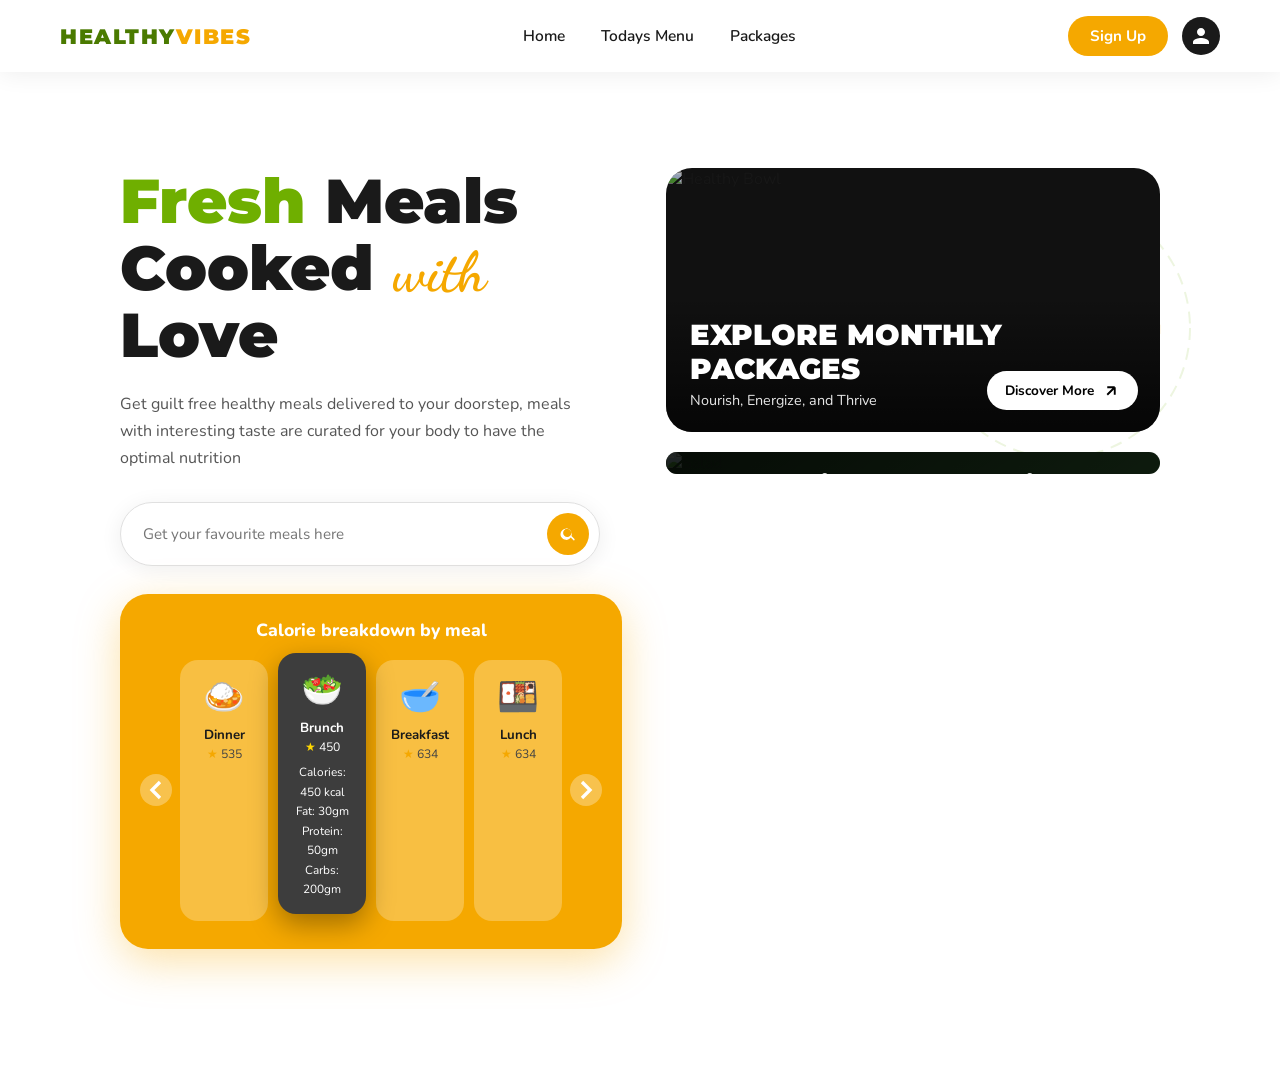
==== healthyvibes.html @ de0ec128 "Add files via upload" ====
<!DOCTYPE html>
<html lang="en">
<head>
<meta charset="UTF-8">
<meta name="viewport" content="width=device-width, initial-scale=1.0">
<title>HealthyVibes – Fresh Meals Cooked with Love</title>
<link href="https://fonts.googleapis.com/css2?family=Montserrat:ital,wght@0,700;0,800;0,900;1,700&family=Nunito:wght@400;600;700;800&family=Dancing+Script:wght@700&display=swap" rel="stylesheet">
<style>
:root{
  --yellow:#F5A800; --yellow-glow:rgba(245,168,0,.35);
  --green:#4A7A00;  --green-light:#6FAF00; --green-glow:rgba(111,175,0,.3);
  --dark:#1A1A1A;   --cream:#FAFAF2; --gray-bg:#3D3D3D;
  --white:#fff;
}
*{margin:0;padding:0;box-sizing:border-box;}
html{scroll-behavior:smooth;}
body{font-family:'Nunito',sans-serif;background:#fff;color:var(--dark);overflow-x:hidden;}

/* ══════════════════════════════
   FLOATING PRODUCE PARTICLES
══════════════════════════════ */
#particles{position:fixed;inset:0;pointer-events:none;z-index:0;overflow:hidden;}
.particle{
  position:absolute;opacity:0;
  animation:floatUp linear infinite;
  will-change:transform,opacity;
  user-select:none;
}
@keyframes floatUp{
  0%  {opacity:0;  transform:translateY(110vh) rotate(0deg) scale(.6);}
  8%  {opacity:.16;}
  88% {opacity:.13;}
  100%{opacity:0;  transform:translateY(-10vh) rotate(380deg) scale(1.1);}
}

/* ══════════════════════════════
   LEAF CURSOR TRAIL
══════════════════════════════ */
.leaf-trail{
  position:fixed;pointer-events:none;z-index:9999;
  font-size:1rem;line-height:1;
  animation:leafFade .75s ease forwards;
}
@keyframes leafFade{
  0%  {opacity:.9;transform:translateY(0) rotate(0) scale(1);}
  100%{opacity:0; transform:translateY(-30px) rotate(50deg) scale(.3);}
}

/* ══════════════════════════════
   NAV
══════════════════════════════ */
nav{
  display:flex;align-items:center;justify-content:space-between;
  padding:16px 60px;position:sticky;top:0;z-index:300;
  background:rgba(255,255,255,.92);backdrop-filter:blur(14px);
  box-shadow:0 2px 24px rgba(0,0,0,.07);
  animation:navDrop .7s cubic-bezier(.22,1,.36,1) both;
}
@keyframes navDrop{from{transform:translateY(-80px);opacity:0}to{transform:translateY(0);opacity:1}}

.logo{
  font-family:'Montserrat',sans-serif;font-weight:900;font-size:1.3rem;
  letter-spacing:1.5px;cursor:pointer;transition:transform .2s;
}
.logo:hover{transform:scale(1.05);}
.logo .l1{color:var(--green);}
.logo .l2{color:var(--yellow);}

.nav-links{display:flex;gap:36px;list-style:none;}
.nav-links a{
  text-decoration:none;color:var(--dark);font-weight:600;font-size:.97rem;cursor:pointer;
  position:relative;transition:color .2s;
}
.nav-links a::after{
  content:'';position:absolute;bottom:-3px;left:50%;width:0;height:2.5px;
  background:var(--green-light);border-radius:2px;
  transition:width .25s,left .25s;
}
.nav-links a:hover{color:var(--green);}
.nav-links a:hover::after{width:100%;left:0;}

.nav-right{display:flex;align-items:center;gap:14px;}
.nav-username{font-weight:700;color:var(--green);font-size:.95rem;display:none;
  animation:popIn .45s cubic-bezier(.34,1.56,.64,1);}
@keyframes popIn{from{transform:scale(0);opacity:0}to{transform:scale(1);opacity:1}}

.btn-signup{
  background:var(--yellow);color:#fff;border:none;padding:10px 22px;
  border-radius:50px;font-weight:700;font-size:.95rem;cursor:pointer;
  font-family:'Nunito',sans-serif;
  transition:background .2s,transform .15s,box-shadow .2s;
}
.btn-signup:hover{
  background:#d48f00;transform:translateY(-2px);
  box-shadow:0 6px 20px var(--yellow-glow);
}
.user-icon{
  width:38px;height:38px;border-radius:50%;background:var(--dark);
  display:flex;align-items:center;justify-content:center;cursor:pointer;
  transition:transform .2s,box-shadow .2s;
}
.user-icon:hover{transform:scale(1.1);box-shadow:0 4px 14px rgba(0,0,0,.25);}
.user-icon svg{fill:#fff;width:20px;height:20px;}

/* ══════════════════════════════
   PAGES
══════════════════════════════ */
.page{display:none;position:relative;z-index:1;}
.page.active{display:block;}
.page-enter{animation:pageReveal .55s cubic-bezier(.22,1,.36,1) both;}
@keyframes pageReveal{from{opacity:0;transform:translateY(22px)}to{opacity:1;transform:translateY(0)}}

/* ══════════════════════════════
   HOME  — HERO
══════════════════════════════ */
#home{padding:48px 60px 70px;}
.home-grid{display:grid;grid-template-columns:1fr 1fr;gap:44px;align-items:start;}

/* ── Montserrat hero title ── */
.hero-left h1{
  font-family:'Montserrat',sans-serif;
  font-size:3.85rem;line-height:1.08;font-weight:900;
  opacity:0;
  animation:heroIn .95s cubic-bezier(.22,1,.36,1) .15s both;
}
@keyframes heroIn{
  from{opacity:0;transform:translateY(48px) skewY(3deg);}
  to  {opacity:1;transform:translateY(0) skewY(0);}
}
.hero-left h1 .word-fresh{
  color:var(--green-light);display:inline-block;
  animation:freshPop 1.1s cubic-bezier(.34,1.56,.64,1) .42s both;
}
@keyframes freshPop{
  from{opacity:0;transform:scale(.6) rotate(-6deg);}
  to  {opacity:1;transform:scale(1) rotate(0);}
}
/* "with" in Dancing Script cursive for the handwritten touch */
.hero-left h1 .word-with{
  font-family:'Dancing Script',cursive;font-weight:700;
  color:var(--yellow);font-size:3.5rem;display:inline-block;
  animation:scriptSlide .9s ease .7s both;
}
@keyframes scriptSlide{
  from{opacity:0;transform:translateX(-24px) rotate(-3deg);}
  to  {opacity:1;transform:translateX(0) rotate(0);}
}

.hero-tagline{
  color:#555;font-size:1rem;line-height:1.7;margin:22px 0 30px;max-width:480px;
  opacity:0;animation:fadeUp .8s ease .85s both;
}
@keyframes fadeUp{from{opacity:0;transform:translateY(20px)}to{opacity:1;transform:translateY(0)}}

/* ── SEARCH ── */
.search-wrap{
  position:relative;max-width:480px;
  opacity:0;animation:fadeUp .8s ease 1.05s both;
}
.search-bar{
  display:flex;align-items:center;border:1.5px solid #e0e0e0;border-radius:50px;
  padding:10px 10px 10px 22px;background:#fff;
  box-shadow:0 4px 22px rgba(0,0,0,.07);
  transition:box-shadow .25s,border-color .25s;
}
.search-bar:focus-within{
  border-color:var(--yellow);
  box-shadow:0 4px 28px var(--yellow-glow);
}
.search-bar input{flex:1;border:none;outline:none;font-size:.95rem;font-family:'Nunito',sans-serif;}
.search-btn{
  width:42px;height:42px;border-radius:50%;background:var(--yellow);border:none;
  cursor:pointer;display:flex;align-items:center;justify-content:center;
  transition:transform .15s,background .2s;
}
.search-btn:hover{background:#d48f00;transform:scale(1.09);}
.search-btn svg{fill:#fff;width:18px;height:18px;}

.search-dropdown{
  display:none;position:absolute;top:calc(100% + 8px);left:0;right:0;
  background:#fff;border-radius:18px;box-shadow:0 10px 40px rgba(0,0,0,.14);
  z-index:60;overflow:hidden;max-height:340px;overflow-y:auto;
}
.search-dropdown.open{display:block;animation:dropIn .22s ease;}
@keyframes dropIn{from{opacity:0;transform:translateY(-8px)}to{opacity:1;transform:translateY(0)}}
.search-group-title{
  padding:10px 18px 4px;font-size:.72rem;font-weight:800;
  color:var(--yellow);text-transform:uppercase;letter-spacing:.6px;background:#FFFBF0;
}
.search-item{
  display:flex;align-items:center;gap:12px;padding:11px 18px;cursor:pointer;
  transition:background .14s;
}
.search-item:hover{background:#FFF8EC;}
.si-emoji{font-size:1.5rem;}
.si-name{font-weight:700;font-size:.9rem;}
.si-meta{font-size:.74rem;color:#bbb;}
.si-badge{padding:3px 10px;border-radius:20px;font-size:.7rem;font-weight:700;margin-left:auto;flex-shrink:0;}
.si-badge.veg{background:#E8F5E9;color:var(--green);}
.si-badge.nonveg{background:#FFEBEE;color:#c0392b;}
.no-result{padding:20px;text-align:center;color:#ccc;font-size:.9rem;}

/* ── CALORIE SECTION ── */
.calorie-section{
  background:var(--yellow);border-radius:28px;padding:24px 20px 28px;
  margin-top:28px;max-width:520px;position:relative;overflow:hidden;
  box-shadow:0 12px 44px var(--yellow-glow);
  opacity:0;animation:fadeUp .8s ease 1.2s both;
}
/* Shimmer sweep */
.calorie-section::before{
  content:'';position:absolute;top:-60%;left:-70%;width:70px;height:320%;
  background:rgba(255,255,255,.22);transform:skewX(-18deg);
  animation:shimmer 4s ease-in-out 2.5s infinite;
}
@keyframes shimmer{0%,100%{left:-70%}50%{left:130%}}

.calorie-section h3{color:#fff;font-weight:800;font-size:1.1rem;text-align:center;margin-bottom:18px;}
.meal-carousel{display:flex;align-items:center;gap:8px;}
.carousel-btn{
  width:32px;height:32px;border-radius:50%;background:rgba(255,255,255,.3);
  border:none;cursor:pointer;display:flex;align-items:center;justify-content:center;
  flex-shrink:0;transition:background .2s,transform .15s;
}
.carousel-btn:hover{background:rgba(255,255,255,.5);transform:scale(1.1);}
.meal-cards{display:flex;gap:10px;flex:1;justify-content:center;}
.meal-card{
  background:rgba(255,255,255,.26);border-radius:18px;padding:14px 12px;
  text-align:center;cursor:pointer;flex:1;min-width:88px;
  transition:all .32s cubic-bezier(.34,1.56,.64,1);
}
.meal-card:hover{transform:translateY(-5px);}
.meal-card.active{
  background:var(--gray-bg);
  transform:translateY(-7px);
  box-shadow:0 10px 28px rgba(0,0,0,.35);
}
.meal-card .meal-emoji{
  font-size:2.1rem;margin-bottom:6px;display:block;
  transition:transform .3s;
}
.meal-card.active .meal-emoji{animation:emojiPop .5s cubic-bezier(.34,1.56,.64,1);}
@keyframes emojiPop{
  0%  {transform:scale(1);}
  40% {transform:scale(1.35) rotate(-10deg);}
  100%{transform:scale(1) rotate(0);}
}
.meal-card .meal-name{font-weight:700;font-size:.83rem;}
.meal-card:not(.active) .meal-name{color:#1A1A1A;}
.meal-card.active .meal-name{color:#fff;}
.meal-card .meal-cal{font-size:.76rem;margin-top:2px;}
.meal-card:not(.active) .meal-cal{color:#444;}
.meal-card.active .meal-cal{color:#fff;}
.meal-details{margin-top:8px;font-size:.74rem;color:#fff;line-height:1.65;display:none;}
.meal-card.active .meal-details{display:block;animation:fadeIn .3s ease;}
@keyframes fadeIn{from{opacity:0}to{opacity:1}}
.star{color:var(--yellow);}
.meal-card.active .star{color:#FFD700;}

/* ── HERO RIGHT ── */
.hero-right{
  display:flex;flex-direction:column;gap:20px;
  opacity:0;animation:slideRight .9s cubic-bezier(.22,1,.36,1) .3s both;
}
@keyframes slideRight{from{opacity:0;transform:translateX(55px)}to{opacity:1;transform:translateX(0)}}

.promo-card{
  border-radius:26px;overflow:hidden;position:relative;
  cursor:pointer;height:264px;background:#111;
  transition:transform .35s cubic-bezier(.22,1,.36,1),box-shadow .35s;
}
.promo-card:hover{transform:translateY(-5px) scale(1.012);box-shadow:0 22px 54px rgba(0,0,0,.22);}
.promo-card img{
  width:100%;height:100%;object-fit:cover;opacity:.72;
  transition:opacity .45s,transform .55s;
}
.promo-card:hover img{opacity:.88;transform:scale(1.05);}
.promo-overlay{
  position:absolute;bottom:0;left:0;right:0;padding:22px 24px;
  background:linear-gradient(transparent,rgba(0,0,0,.68));
}
.promo-overlay h2{
  color:#fff;font-family:'Montserrat',sans-serif;
  font-size:1.8rem;line-height:1.18;font-weight:900;
}
.promo-overlay p{color:rgba(255,255,255,.9);font-size:.9rem;margin-top:4px;}
.discover-btn{
  position:absolute;bottom:22px;right:22px;
  background:#fff;border:none;border-radius:50px;padding:10px 18px;
  font-weight:700;font-size:.85rem;cursor:pointer;
  display:flex;align-items:center;gap:8px;
  font-family:'Nunito',sans-serif;
  transition:background .2s,transform .2s,box-shadow .2s,color .2s;
}
.discover-btn:hover{
  background:var(--yellow);color:#fff;
  transform:translateY(-2px);box-shadow:0 8px 22px var(--yellow-glow);
}
.discover-btn svg{width:18px;height:18px;transition:transform .2s;}
.discover-btn:hover svg{transform:translate(3px,-3px);}

/* ── STATS + RATINGS ── */
.stats-card{border-radius:26px;overflow:hidden;position:relative;background:#112211;}
.stats-card img{width:100%;height:215px;object-fit:cover;opacity:.38;transition:transform 9s ease;}
.stats-card:hover img{transform:scale(1.07);}
.stats-overlay{
  position:absolute;inset:0;padding:18px 22px;
  background:linear-gradient(145deg,rgba(0,0,0,.68),rgba(0,0,0,.2));
}
.stats-overlay h2{
  color:#fff;font-family:'Montserrat',sans-serif;
  font-size:1.45rem;font-weight:900;line-height:1.28;margin-bottom:14px;
}
/* animated counter highlight */
.stats-overlay h2 span{
  color:var(--yellow);
  animation:pulse-num 2.5s ease-in-out infinite;
}
@keyframes pulse-num{0%,100%{text-shadow:0 0 0 transparent}50%{text-shadow:0 0 14px var(--yellow-glow)}}

.ratings-list{display:flex;flex-direction:column;gap:9px;}
.rating-row{
  display:flex;align-items:center;gap:10px;
  opacity:0;transform:translateX(-18px);
  transition:opacity .5s,transform .5s;
}
.rating-row.visible{opacity:1;transform:translateX(0);}
.rating-avatar{
  width:32px;height:32px;border-radius:50%;
  display:flex;align-items:center;justify-content:center;
  font-size:.85rem;font-weight:700;color:#fff;
  border:2px solid rgba(255,255,255,.38);flex-shrink:0;
}
.rating-text{flex:1;}
.rating-name{color:#fff;font-size:.78rem;font-weight:700;line-height:1.1;}
.rating-comment{color:rgba(255,255,255,.8);font-size:.7rem;line-height:1.28;}
.rating-stars{
  color:#FFD700;font-size:.74rem;flex-shrink:0;
  animation:starGlow 2s ease-in-out infinite;
}
@keyframes starGlow{0%,100%{filter:brightness(1)}50%{filter:brightness(1.5) drop-shadow(0 0 4px #FFD700)}}

/* ══════════════════════════════
   SCROLL REVEAL
══════════════════════════════ */
.reveal{opacity:0;transform:translateY(40px);transition:opacity .65s ease,transform .65s ease;}
.reveal.visible{opacity:1;transform:translateY(0);}

/* ══════════════════════════════
   TODAY'S MENU
══════════════════════════════ */
#menu{padding:52px 60px;}
#menu h1{
  font-family:'Montserrat',sans-serif;font-size:2.9rem;font-weight:900;
  text-align:center;margin-bottom:44px;
}
.menu-grid{display:grid;grid-template-columns:repeat(4,1fr);gap:24px;}
.menu-card{
  background:var(--yellow);border-radius:28px;padding:28px 20px 26px;text-align:center;
  box-shadow:0 8px 28px var(--yellow-glow);
  transition:transform .32s cubic-bezier(.34,1.56,.64,1),box-shadow .32s;
}
.menu-card:hover{transform:translateY(-10px) rotate(.6deg);box-shadow:0 20px 44px rgba(245,168,0,.4);}
.menu-card h3{color:#fff;font-family:'Montserrat',sans-serif;font-size:1.25rem;font-weight:800;margin-bottom:16px;}
.food-type{display:flex;align-items:center;justify-content:center;gap:6px;margin:10px 0 4px;}
.food-type.veg{color:var(--green-light);font-weight:700;font-size:.9rem;}
.food-type.nonveg{color:#c0392b;font-weight:700;font-size:.9rem;}
.food-name{font-weight:800;font-size:.93rem;color:#1A1A1A;margin:4px 0 12px;}

/* ══════════════════════════════
   PACKAGES
══════════════════════════════ */
#packages{padding:52px 60px;}
#packages>h1{
  font-family:'Montserrat',sans-serif;font-size:2.9rem;font-weight:900;
  text-align:center;margin-bottom:44px;
}
.pkg-grid{display:grid;grid-template-columns:1fr 1fr;gap:30px;max-width:900px;margin:0 auto;}
.pkg-card{
  background:#FAFAE8;border-radius:28px;padding:36px 32px;
  transition:transform .3s,box-shadow .3s;
}
.pkg-card:hover{transform:translateY(-7px);box-shadow:0 22px 52px var(--green-glow);}
.pkg-card h2{color:var(--green);font-family:'Montserrat',sans-serif;font-size:2.4rem;font-weight:900;text-align:center;margin-bottom:20px;}
.pkg-card ul{list-style:disc;padding-left:20px;color:#444;line-height:1.9;font-size:.92rem;}
.btn-buy{
  display:block;width:100%;margin-top:24px;background:var(--green);color:#fff;border:none;
  border-radius:50px;padding:14px;font-size:1rem;font-weight:700;cursor:pointer;
  font-family:'Nunito',sans-serif;
  transition:background .2s,transform .15s,box-shadow .2s;
}
.btn-buy:hover{background:#2f5500;transform:translateY(-2px);box-shadow:0 8px 24px var(--green-glow);}
.pkg-tagline{
  text-align:center;font-size:1.18rem;font-weight:700;color:var(--dark);
  margin-top:38px;max-width:800px;margin-left:auto;margin-right:auto;line-height:1.55;
}

/* ══════════════════════════════
   MODALS
══════════════════════════════ */
.modal-overlay{
  display:none;position:fixed;inset:0;background:rgba(0,0,0,.52);
  z-index:999;align-items:center;justify-content:center;backdrop-filter:blur(5px);
}
.modal-overlay.open{display:flex;}
.modal{
  background:#fff;border-radius:26px;padding:42px;max-width:780px;width:92%;
  max-height:88vh;overflow-y:auto;position:relative;
  animation:modalIn .38s cubic-bezier(.22,1,.36,1);
}
@keyframes modalIn{
  from{opacity:0;transform:translateY(44px) scale(.95);}
  to  {opacity:1;transform:translateY(0) scale(1);}
}
.modal-close{
  position:absolute;top:16px;right:20px;background:none;border:none;
  font-size:1.6rem;cursor:pointer;color:#bbb;line-height:1;
  transition:color .2s,transform .25s;
}
.modal-close:hover{color:#333;transform:rotate(90deg);}
.modal h2{font-family:'Montserrat',sans-serif;font-size:2rem;font-weight:900;margin-bottom:6px;}
.modal p.sub{color:#777;margin-bottom:28px;}
.modal-meals{display:grid;grid-template-columns:1fr 1fr;gap:20px;}
.modal-meal-card{
  background:var(--cream);border-radius:18px;padding:20px 22px;
  transition:transform .26s;
}
.modal-meal-card:hover{transform:translateY(-4px);}
.modal-meal-card h4{font-size:1rem;font-weight:800;margin-bottom:12px;}
.modal-meal-item{display:flex;align-items:center;gap:10px;margin:8px 0;}
.badge{padding:3px 10px;border-radius:20px;font-size:.72rem;font-weight:700;}
.badge.veg{background:#E8F5E9;color:var(--green);}
.badge.nonveg{background:#FFEBEE;color:#c0392b;}
.modal-meal-item .name{font-size:.88rem;font-weight:600;}

/* ── AUTH MODAL ── */
#authModal .modal{max-width:430px;padding:40px 38px;}
.auth-tabs{display:flex;margin-bottom:28px;border-radius:14px;overflow:hidden;border:1.5px solid #eee;}
.auth-tab{
  flex:1;padding:12px;text-align:center;font-weight:700;font-size:.95rem;cursor:pointer;
  background:#F7F7F7;color:#aaa;border:none;
  font-family:'Nunito',sans-serif;transition:all .25s;
}
.auth-tab.active{background:var(--yellow);color:#fff;}
.auth-form{display:none;}
.auth-form.active{display:block;animation:fadeUp .3s ease;}
.auth-form h3{font-family:'Montserrat',sans-serif;font-size:1.45rem;font-weight:900;margin-bottom:4px;}
.auth-form .hint{color:#888;font-size:.86rem;margin-bottom:20px;}
.field{margin-bottom:14px;}
.field label{display:block;font-weight:700;font-size:.83rem;margin-bottom:5px;color:#444;}
.field input{
  width:100%;border:1.5px solid #ddd;border-radius:12px;padding:11px 16px;
  font-size:.93rem;font-family:'Nunito',sans-serif;outline:none;
  transition:border .2s,box-shadow .2s;
}
.field input:focus{border-color:var(--yellow);box-shadow:0 0 0 3px rgba(245,168,0,.12);}
.btn-auth{
  width:100%;background:var(--yellow);color:#fff;border:none;border-radius:50px;
  padding:13px;font-size:1rem;font-weight:700;cursor:pointer;
  font-family:'Nunito',sans-serif;
  transition:background .2s,transform .15s,box-shadow .2s;margin-top:4px;
}
.btn-auth:hover{background:#d48f00;transform:translateY(-2px);box-shadow:0 6px 20px var(--yellow-glow);}
.auth-msg{font-size:.84rem;margin-top:10px;text-align:center;min-height:18px;}
.auth-msg.success{color:var(--green);}
.auth-msg.error{color:#c0392b;}
.switch-link{text-align:center;margin-top:12px;font-size:.84rem;color:#aaa;}
.switch-link span{color:var(--yellow);font-weight:700;cursor:pointer;}
.switch-link span:hover{text-decoration:underline;}

/* ══════════════════════════════
   NUTRIENT ORBIT ANIMATION
   (decorative spinning ring on hero)
══════════════════════════════ */
.nutrient-ring{
  position:absolute;right:-40px;top:20px;
  width:280px;height:280px;pointer-events:none;z-index:0;
  opacity:.12;
  animation:ringRotate 20s linear infinite;
}
@keyframes ringRotate{from{transform:rotate(0)}to{transform:rotate(360deg)}}
.hero-right{position:relative;}

/* ══════════════════════════════
   HEARTBEAT PULSE on calorie box
══════════════════════════════ */
@keyframes heartbeat{
  0%,100%{transform:scale(1);}
  14%    {transform:scale(1.04);}
  28%    {transform:scale(.98);}
  42%    {transform:scale(1.05);}
  70%    {transform:scale(.99);}
}
.calorie-section{animation:fadeUp .8s ease 1.2s both, heartbeat 4s ease 3s infinite;}

/* ══════════════════════════════
   VEGGIE TRAIL on search focus
══════════════════════════════ */
.veggie-burst{
  position:fixed;pointer-events:none;z-index:9998;font-size:1.2rem;
  animation:burstFade .6s ease forwards;
}
@keyframes burstFade{
  0%  {opacity:1;transform:translateY(0) scale(1);}
  100%{opacity:0;transform:translateY(-40px) scale(.2);}
}
</style>
</head>
<body>

<!-- FLOATING PRODUCE BG -->
<div id="particles"></div>

<!-- ════ NAV ════ -->
<nav>
  <div class="logo" onclick="showPage('home')">
    <span class="l1">HEALTHY</span><span class="l2">VIBES</span>
  </div>
  <ul class="nav-links">
    <li><a onclick="showPage('home')">Home</a></li>
    <li><a onclick="showPage('menu')">Todays Menu</a></li>
    <li><a onclick="showPage('packages')">Packages</a></li>
  </ul>
  <div class="nav-right">
    <span class="nav-username" id="navUsername"></span>
    <button class="btn-signup" id="navSignupBtn" onclick="openAuth('signup')">Sign Up</button>
    <div class="user-icon" onclick="openAuth('login')">
      <svg viewBox="0 0 24 24"><path d="M12 12c2.7 0 4.8-2.1 4.8-4.8S14.7 2.4 12 2.4 7.2 4.5 7.2 7.2 9.3 12 12 12zm0 2.4c-3.2 0-9.6 1.6-9.6 4.8v2.4h19.2v-2.4c0-3.2-6.4-4.8-9.6-4.8z"/></svg>
    </div>
  </div>
</nav>

<!-- ════════ HOME ════════ -->
<div id="home" class="page active">
<div style="padding:48px 60px 70px;position:relative;">
<div class="home-grid">

  <!-- LEFT -->
  <div class="hero-left">
    <!-- MONTSERRAT hero headline -->
    <h1>
      <span class="word-fresh">Fresh</span> Meals<br>
      Cooked <span class="word-with">with</span><br>
      Love
    </h1>
    <p class="hero-tagline">Get guilt free healthy meals delivered to your doorstep, meals with interesting taste are curated for your body to have the optimal nutrition</p>

    <!-- SEARCH -->
    <div class="search-wrap" id="searchWrap">
      <div class="search-bar">
        <input type="text" id="searchInput" placeholder="Get your favourite meals here"
          oninput="handleSearch()" onfocus="handleSearchFocus()" autocomplete="off">
        <button class="search-btn">
          <svg viewBox="0 0 24 24"><path d="M21 19l-4.35-4.35A7.5 7.5 0 1 0 15.65 16.65L20 21l1-2zm-10-3a5.5 5.5 0 1 1 0-11 5.5 5.5 0 0 1 0 11z"/></svg>
        </button>
      </div>
      <div class="search-dropdown" id="searchDropdown"></div>
    </div>

    <!-- CALORIE BREAKDOWN -->
    <div class="calorie-section">
      <h3>Calorie breakdown by meal</h3>
      <div class="meal-carousel">
        <button class="carousel-btn">
          <svg viewBox="0 0 24 24" fill="none" stroke="#fff" stroke-width="2.5"><path d="M15 18l-6-6 6-6"/></svg>
        </button>
        <div class="meal-cards">
          <div class="meal-card" onclick="toggleMeal(this)">
            <span class="meal-emoji">🍛</span>
            <div class="meal-name">Dinner</div>
            <div class="meal-cal"><span class="star">★</span> 535</div>
            <div class="meal-details">Calories: 535 kcal<br>Fat: 22gm<br>Protein: 45gm<br>Carbs: 180gm</div>
          </div>
          <div class="meal-card active" onclick="toggleMeal(this)">
            <span class="meal-emoji">🥗</span>
            <div class="meal-name">Brunch</div>
            <div class="meal-cal"><span class="star">★</span> 450</div>
            <div class="meal-details">Calories: 450 kcal<br>Fat: 30gm<br>Protein: 50gm<br>Carbs: 200gm</div>
          </div>
          <div class="meal-card" onclick="toggleMeal(this)">
            <span class="meal-emoji">🥣</span>
            <div class="meal-name">Breakfast</div>
            <div class="meal-cal"><span class="star">★</span> 634</div>
            <div class="meal-details">Calories: 634 kcal<br>Fat: 18gm<br>Protein: 40gm<br>Carbs: 220gm</div>
          </div>
          <div class="meal-card" onclick="toggleMeal(this)">
            <span class="meal-emoji">🍱</span>
            <div class="meal-name">Lunch</div>
            <div class="meal-cal"><span class="star">★</span> 634</div>
            <div class="meal-details">Calories: 634 kcal<br>Fat: 25gm<br>Protein: 55gm<br>Carbs: 210gm</div>
          </div>
        </div>
        <button class="carousel-btn">
          <svg viewBox="0 0 24 24" fill="none" stroke="#fff" stroke-width="2.5"><path d="M9 18l6-6-6-6"/></svg>
        </button>
      </div>
    </div>
  </div><!-- /hero-left -->

  <!-- RIGHT -->
  <div class="hero-right">
    <!-- Spinning nutrient ring decoration -->
    <svg class="nutrient-ring" viewBox="0 0 280 280" fill="none">
      <circle cx="140" cy="140" r="130" stroke="#6FAF00" stroke-width="2" stroke-dasharray="12 8"/>
      <circle cx="140" cy="140" r="100" stroke="#F5A800" stroke-width="1.5" stroke-dasharray="6 10"/>
      <circle cx="140" cy="140" r="70"  stroke="#6FAF00" stroke-width="1" stroke-dasharray="4 12"/>
    </svg>

    <!-- Promo card -->
    <div class="promo-card">
      <img src="https://images.unsplash.com/photo-1512621776951-a57141f2eefd?w=800&auto=format&fit=crop" alt="Healthy Bowl">
      <div class="promo-overlay">
        <h2>EXPLORE MONTHLY<br>PACKAGES</h2>
        <p>Nourish, Energize, and Thrive</p>
      </div>
      <button class="discover-btn" onclick="openDiscover()">
        Discover More
        <svg viewBox="0 0 24 24" fill="none" stroke="currentColor" stroke-width="2.5"><path d="M7 17L17 7M17 7H7M17 7v10"/></svg>
      </button>
    </div>

    <!-- Stats + Ratings -->
    <div class="stats-card">
      <img src="https://images.unsplash.com/photo-1540189549336-e6e99c3679fe?w=800&auto=format&fit=crop" alt="Salad">
      <div class="stats-overlay">
        <h2><span>4,500+</span> Ratings · <span>1,000+</span> Active Customers</h2>
        <div class="ratings-list">
          <div class="rating-row">
            <div class="rating-avatar" style="background:linear-gradient(135deg,#f093fb,#f5576c);">P</div>
            <div class="rating-text">
              <div class="rating-name">Priya S. — Mumbai</div>
              <div class="rating-comment">"Lost 4kg in a month. Paneer bowl is 🔥"</div>
            </div>
            <div class="rating-stars">★★★★★</div>
          </div>
          <div class="rating-row">
            <div class="rating-avatar" style="background:linear-gradient(135deg,#4facfe,#00f2fe);">R</div>
            <div class="rating-text">
              <div class="rating-name">Rahul M. — Pune</div>
              <div class="rating-comment">"Chicken salad hits different every time!"</div>
            </div>
            <div class="rating-stars">★★★★★</div>
          </div>
          <div class="rating-row">
            <div class="rating-avatar" style="background:linear-gradient(135deg,#43e97b,#38f9d7);">A</div>
            <div class="rating-text">
              <div class="rating-name">Ananya K. — Bangalore</div>
              <div class="rating-comment">"Best subscription I've ever taken!"</div>
            </div>
            <div class="rating-stars">★★★★☆</div>
          </div>
        </div>
      </div>
    </div>
  </div><!-- /hero-right -->

</div>
</div>
</div><!-- /home -->

<!-- ════════ MENU ════════ -->
<div id="menu" class="page">
<div style="padding:52px 60px;">
  <h1 style="font-family:'Montserrat',sans-serif;font-size:2.9rem;font-weight:900;text-align:center;margin-bottom:44px;">Today's Menu</h1>
  <div class="menu-grid">
    <div class="menu-card reveal">
      <h3>Breakfast</h3>
      <div class="food-type veg">🥬 VEG</div><div class="food-name">High Protein Muesli</div>
      <div class="food-type nonveg">🍗 NON-VEG</div><div class="food-name">Chicken Egg White Scramble</div>
    </div>
    <div class="menu-card reveal" style="transition-delay:.1s">
      <h3>Brunch</h3>
      <div class="food-type veg">🥬 VEG</div><div class="food-name">Paneer Veggie Bowl</div>
      <div class="food-type nonveg">🍗 NON-VEG</div><div class="food-name">High Protein Chicken Salad</div>
    </div>
    <div class="menu-card reveal" style="transition-delay:.2s">
      <h3>Lunch</h3>
      <div class="food-type veg">🥬 VEG</div><div class="food-name">Grilled Paneer + Brown Rice</div>
      <div class="food-type nonveg">🍗 NON-VEG</div><div class="food-name">Flame-Grilled Chicken + Brown Rice</div>
    </div>
    <div class="menu-card reveal" style="transition-delay:.3s">
      <h3>Dinner</h3>
      <div class="food-type veg">🥬 VEG</div><div class="food-name">Multigrain Roti + Seasonal Sabzi</div>
      <div class="food-type nonveg">🍗 NON-VEG</div><div class="food-name">Grilled Chicken + Multigrain Roti</div>
    </div>
  </div>
</div>
</div>

<!-- ════════ PACKAGES ════════ -->
<div id="packages" class="page">
<div style="padding:52px 60px;">
  <h1 style="font-family:'Montserrat',sans-serif;font-size:2.9rem;font-weight:900;text-align:center;margin-bottom:44px;">Packages</h1>
  <div class="pkg-grid">
    <div class="pkg-card reveal">
      <h2>VEG</h2>
      <ul>
        <li>Flame-Grilled Paneer Breast (Lean Protein)</li>
        <li>Steamed Seasonal Vegetables (Fiber-Rich)</li>
        <li>Brown Rice &amp; Multigrain Roti (Complex Carbohydrates)</li>
        <li>Fresh Garden Salad (Micro-Nutrients)</li>
        <li>Probiotic Greek Yogurt (Healthy Fats/Dairy)</li>
        <li>Price: 9500/- Monthly Subscription</li>
        <li>Included Meals: Breakfast + Lunch + Dinner</li>
        <li>Nutrition: 40-50 Gm Protein Per Meal</li>
      </ul>
      <button class="btn-buy">BUY NOW</button>
    </div>
    <div class="pkg-card reveal" style="transition-delay:.15s">
      <h2>NONVEG</h2>
      <ul>
        <li>Flame-Grilled Chicken Breast (Lean Protein)</li>
        <li>Steamed Seasonal Vegetables (Fiber-Rich)</li>
        <li>Brown Rice &amp; Multigrain Roti (Complex Carbohydrates)</li>
        <li>Fresh Garden Salad (Micro-Nutrients)</li>
        <li>Probiotic Greek Yogurt (Healthy Fats/Dairy)</li>
        <li>Price: 9500/- Monthly Subscription</li>
        <li>Included Meals: Breakfast + Lunch + Dinner</li>
        <li>Nutrition: 50-60 Gm Protein Per Meal</li>
      </ul>
      <button class="btn-buy">BUY NOW</button>
    </div>
  </div>
  <p class="pkg-tagline reveal" style="transition-delay:.25s">
    Commitment is a big step, so let's start with a blind date.<br>
    Your first meal of the monthly subscription is on the house—no strings, just wings (or paneer)
  </p>
</div>
</div>

<!-- ════ DISCOVER MODAL ════ -->
<div class="modal-overlay" id="discoverModal" onclick="bgClose(event,'discoverModal')">
  <div class="modal">
    <button class="modal-close" onclick="closeM('discoverModal')">✕</button>
    <h2>Monthly Packages</h2>
    <p class="sub">Every meal, every day — curated for your goals</p>
    <div class="modal-meals">
      <div class="modal-meal-card">
        <h4>🌅 Breakfast</h4>
        <div class="modal-meal-item"><span class="badge veg">🥬 VEG</span><span class="name">High Protein Muesli</span></div>
        <div class="modal-meal-item"><span class="badge nonveg">🍗 NON-VEG</span><span class="name">Chicken Egg White Scramble</span></div>
      </div>
      <div class="modal-meal-card">
        <h4>☀️ Brunch</h4>
        <div class="modal-meal-item"><span class="badge veg">🥬 VEG</span><span class="name">Paneer Veggie Bowl</span></div>
        <div class="modal-meal-item"><span class="badge nonveg">🍗 NON-VEG</span><span class="name">High Protein Chicken Salad</span></div>
      </div>
      <div class="modal-meal-card">
        <h4>🌞 Lunch</h4>
        <div class="modal-meal-item"><span class="badge veg">🥬 VEG</span><span class="name">Grilled Paneer + Brown Rice</span></div>
        <div class="modal-meal-item"><span class="badge nonveg">🍗 NON-VEG</span><span class="name">Flame-Grilled Chicken + Brown Rice</span></div>
      </div>
      <div class="modal-meal-card">
        <h4>🌙 Dinner</h4>
        <div class="modal-meal-item"><span class="badge veg">🥬 VEG</span><span class="name">Multigrain Roti + Seasonal Sabzi</span></div>
        <div class="modal-meal-item"><span class="badge nonveg">🍗 NON-VEG</span><span class="name">Grilled Chicken + Multigrain Roti</span></div>
      </div>
    </div>
    <div style="margin-top:26px;background:#F5F5E8;border-radius:16px;padding:18px 22px;">
      <p style="font-weight:700;color:var(--green);margin-bottom:8px;">📦 What's Included in Every Package</p>
      <p style="font-size:.88rem;color:#555;line-height:1.78;">
        ✅ Fresh Garden Salad &nbsp;|&nbsp; ✅ Steamed Seasonal Vegetables<br>
        ✅ Probiotic Greek Yogurt &nbsp;|&nbsp; ✅ 40–60gm Protein Per Meal<br>
        💰 Price: ₹9,500/- Monthly Subscription
      </p>
    </div>
    <button class="btn-buy" style="margin-top:18px;" onclick="showPage('packages');closeM('discoverModal')">View Full Packages →</button>
  </div>
</div>

<!-- ════ AUTH MODAL ════ -->
<div class="modal-overlay" id="authModal" onclick="bgClose(event,'authModal')">
  <div class="modal" style="max-width:430px;padding:40px 38px;">
    <button class="modal-close" onclick="closeM('authModal')">✕</button>
    <div class="auth-tabs">
      <button class="auth-tab active" id="tabLogin" onclick="switchTab('login')">Log In</button>
      <button class="auth-tab" id="tabSignup" onclick="switchTab('signup')">Create Account</button>
    </div>
    <div class="auth-form active" id="formLogin">
      <h3>Welcome back 👋</h3>
      <p class="hint">Log in to your HealthyVibes account</p>
      <div class="field"><label>Username</label><input type="text" id="loginUser" placeholder="Your username"></div>
      <div class="field"><label>Password</label><input type="password" id="loginPass" placeholder="Your password"></div>
      <button class="btn-auth" onclick="doLogin()">Log In</button>
      <div class="auth-msg" id="loginMsg"></div>
      <div class="switch-link">No account? <span onclick="switchTab('signup')">Create one free</span></div>
    </div>
    <div class="auth-form" id="formSignup">
      <h3>Join HealthyVibes 🥗</h3>
      <p class="hint">Create your free account and start eating healthy</p>
      <div class="field"><label>Full Name</label><input type="text" id="signupName" placeholder="e.g. Priya Sharma"></div>
      <div class="field"><label>Username</label><input type="text" id="signupUser" placeholder="Choose a username"></div>
      <div class="field"><label>Email</label><input type="email" id="signupEmail" placeholder="your@email.com"></div>
      <div class="field"><label>Password</label><input type="password" id="signupPass" placeholder="Min 6 characters"></div>
      <div class="field"><label>Confirm Password</label><input type="password" id="signupPass2" placeholder="Repeat password"></div>
      <button class="btn-auth" onclick="doSignup()">Create Account</button>
      <div class="auth-msg" id="signupMsg"></div>
      <div class="switch-link">Already have an account? <span onclick="switchTab('login')">Log in</span></div>
    </div>
  </div>
</div>

<script>
/* ═══ FLOATING PRODUCE PARTICLES ═══ */
(function(){
  const icons=['🥑','🥦','🍋','🫐','🍓','🥕','🌿','🍃','🥬','🌱','🍇','🥝','🫑','🥗','🌾','🫚','🍏','🫛'];
  const c=document.getElementById('particles');
  for(let i=0;i<26;i++){
    const el=document.createElement('div');
    el.className='particle';
    el.textContent=icons[i%icons.length];
    const sz=(0.9+Math.random()*1.4).toFixed(2);
    el.style.cssText=`left:${(Math.random()*100).toFixed(1)}%;`+
      `animation-duration:${(9+Math.random()*16).toFixed(1)}s;`+
      `animation-delay:${(Math.random()*14).toFixed(1)}s;`+
      `font-size:${sz}rem;`;
    c.appendChild(el);
  }
})();

/* ═══ LEAF CURSOR TRAIL ═══ */
let lastLeaf=0;
document.addEventListener('mousemove',e=>{
  const now=Date.now();
  if(now-lastLeaf<130) return;
  lastLeaf=now;
  const el=document.createElement('div');
  el.className='leaf-trail';
  el.textContent=['🌿','🍃','🌱','🍀'][Math.floor(Math.random()*4)];
  el.style.left=(e.clientX-8)+'px';
  el.style.top=(e.clientY-8)+'px';
  document.body.appendChild(el);
  setTimeout(()=>el.remove(),800);
});

/* ═══ RATINGS STAGGER ═══ */
function triggerRatings(){
  document.querySelectorAll('.rating-row').forEach((r,i)=>{
    r.classList.remove('visible');
    setTimeout(()=>r.classList.add('visible'), 500+i*230);
  });
}
triggerRatings();

/* ═══ SCROLL REVEAL (IntersectionObserver) ═══ */
const revIO=new IntersectionObserver(entries=>{
  entries.forEach(e=>{ if(e.isIntersecting) e.target.classList.add('visible'); });
},{threshold:.1});
function observeReveals(root){
  (root||document).querySelectorAll('.reveal').forEach(el=>revIO.observe(el));
}
observeReveals();

/* ═══ MEAL DATA ═══ */
const meals=[
  {name:'High Protein Muesli',               type:'veg',   meal:'Breakfast',cal:634,protein:'40gm',fat:'18gm',carbs:'220gm',emoji:'🥣'},
  {name:'Chicken Egg White Scramble',         type:'nonveg',meal:'Breakfast',cal:520,protein:'48gm',fat:'14gm',carbs:'160gm',emoji:'🍳'},
  {name:'Paneer Veggie Bowl',                 type:'veg',   meal:'Brunch',   cal:420,protein:'35gm',fat:'22gm',carbs:'180gm',emoji:'🥗'},
  {name:'High Protein Chicken Salad',         type:'nonveg',meal:'Brunch',   cal:450,protein:'50gm',fat:'30gm',carbs:'200gm',emoji:'🥙'},
  {name:'Grilled Paneer + Brown Rice',        type:'veg',   meal:'Lunch',    cal:580,protein:'42gm',fat:'20gm',carbs:'240gm',emoji:'🍚'},
  {name:'Flame-Grilled Chicken + Brown Rice', type:'nonveg',meal:'Lunch',    cal:634,protein:'55gm',fat:'25gm',carbs:'210gm',emoji:'🍗'},
  {name:'Multigrain Roti + Seasonal Sabzi',   type:'veg',   meal:'Dinner',   cal:480,protein:'38gm',fat:'16gm',carbs:'200gm',emoji:'🫓'},
  {name:'Grilled Chicken + Multigrain Roti',  type:'nonveg',meal:'Dinner',   cal:535,protein:'45gm',fat:'22gm',carbs:'180gm',emoji:'🍛'},
];
const ORDER=['Breakfast','Brunch','Lunch','Dinner'];

function handleSearchFocus(){
  spawnVeggieBurst();
  handleSearch();
}
function handleSearch(){
  const q=document.getElementById('searchInput').value.trim().toLowerCase();
  const dd=document.getElementById('searchDropdown');
  const list=q===''?meals:meals.filter(m=>
    m.name.toLowerCase().includes(q)||m.meal.toLowerCase().includes(q)||m.type.includes(q));
  if(!list.length){
    dd.innerHTML='<div class="no-result">No meals found 🍽️ Try "paneer", "chicken" or "brunch"</div>';
    dd.classList.add('open');return;
  }
  let html='';
  ORDER.forEach(t=>{
    const g=list.filter(r=>r.meal===t);
    if(!g.length)return;
    html+=`<div class="search-group-title">${t}</div>`;
    g.forEach(m=>{
      html+=`<div class="search-item" onclick="pickMeal('${m.name.replace(/'/g,"\\'")}')">
        <span class="si-emoji">${m.emoji}</span>
        <div style="flex:1">
          <div class="si-name">${m.name}</div>
          <div class="si-meta">${m.cal} kcal · Protein ${m.protein} · Fat ${m.fat} · Carbs ${m.carbs}</div>
        </div>
        <span class="si-badge ${m.type}">${m.type==='veg'?'🥬 VEG':'🍗 NON-VEG'}</span>
      </div>`;
    });
  });
  dd.innerHTML=html;dd.classList.add('open');
}
function pickMeal(n){
  document.getElementById('searchInput').value=n;
  document.getElementById('searchDropdown').classList.remove('open');
  spawnVeggieBurst();
}
document.addEventListener('click',e=>{
  if(!document.getElementById('searchWrap').contains(e.target))
    document.getElementById('searchDropdown').classList.remove('open');
});

/* veggie burst near search */
function spawnVeggieBurst(){
  const bar=document.querySelector('.search-bar');
  if(!bar)return;
  const r=bar.getBoundingClientRect();
  ['🥦','🥕','🍋','🥑'].forEach((v,i)=>{
    setTimeout(()=>{
      const el=document.createElement('div');
      el.className='veggie-burst';
      el.textContent=v;
      el.style.left=(r.left + 40 + i*28)+'px';
      el.style.top=(r.top-8)+'px';
      document.body.appendChild(el);
      setTimeout(()=>el.remove(),700);
    },i*80);
  });
}

/* ═══ PAGE NAV ═══ */
function showPage(id){
  document.querySelectorAll('.page').forEach(p=>p.classList.remove('active','page-enter'));
  const pg=document.getElementById(id);
  pg.classList.add('active');
  requestAnimationFrame(()=>pg.classList.add('page-enter'));
  window.scrollTo(0,0);
  setTimeout(()=>{
    observeReveals(pg);
    if(id==='home') triggerRatings();
  },60);
}

/* ═══ CALORIE CARDS ═══ */
function toggleMeal(card){
  document.querySelectorAll('.meal-card').forEach(c=>c.classList.remove('active'));
  card.classList.add('active');
}

/* ═══ MODALS ═══ */
function openDiscover(){
  document.getElementById('discoverModal').classList.add('open');
  document.body.style.overflow='hidden';
}
function openAuth(tab){
  switchTab(tab);
  document.getElementById('authModal').classList.add('open');
  document.body.style.overflow='hidden';
}
function closeM(id){
  document.getElementById(id).classList.remove('open');
  document.body.style.overflow='';
}
function bgClose(e,id){if(e.target===document.getElementById(id))closeM(id);}

/* ═══ AUTH TABS ═══ */
function switchTab(t){
  ['login','signup'].forEach(x=>{
    document.getElementById('tab'+cap(x)).classList.toggle('active',x===t);
    document.getElementById('form'+cap(x)).classList.toggle('active',x===t);
  });
  document.getElementById('loginMsg').textContent='';
  document.getElementById('signupMsg').textContent='';
}
function cap(s){return s.charAt(0).toUpperCase()+s.slice(1);}

/* ═══ IN-MEMORY USERS ═══ */
const users={};
function doSignup(){
  const name =document.getElementById('signupName').value.trim();
  const user =document.getElementById('signupUser').value.trim();
  const email=document.getElementById('signupEmail').value.trim();
  const pass =document.getElementById('signupPass').value;
  const pass2=document.getElementById('signupPass2').value;
  const msg  =document.getElementById('signupMsg');
  if(!name||!user||!email||!pass||!pass2) return setMsg(msg,'error','Please fill in all fields.');
  if(!/\S+@\S+\.\S+/.test(email))         return setMsg(msg,'error','Enter a valid email address.');
  if(pass.length<6)                        return setMsg(msg,'error','Password must be at least 6 characters.');
  if(pass!==pass2)                         return setMsg(msg,'error','Passwords do not match.');
  if(users[user])                          return setMsg(msg,'error','Username already taken. Try another.');
  users[user]={name,email,pass};
  setMsg(msg,'success','✅ Account created! Welcome, '+name+'!');
  setTimeout(()=>loginUser(user,users[user].name),1000);
}
function doLogin(){
  const user=document.getElementById('loginUser').value.trim();
  const pass=document.getElementById('loginPass').value;
  const msg =document.getElementById('loginMsg');
  if(!user||!pass)           return setMsg(msg,'error','Please enter your username and password.');
  if(!users[user])           return setMsg(msg,'error','Account not found. Please sign up first.');
  if(users[user].pass!==pass)return setMsg(msg,'error','Incorrect password. Try again.');
  setMsg(msg,'success','✅ Welcome back, '+users[user].name+'!');
  setTimeout(()=>loginUser(user,users[user].name),800);
}
function setMsg(el,cls,txt){el.className='auth-msg '+cls;el.textContent=txt;}
function loginUser(user,name){
  closeM('authModal');
  const uEl=document.getElementById('navUsername');
  uEl.textContent='Hi, '+name.split(' ')[0]+' 👋';
  uEl.style.display='inline';
  const btn=document.getElementById('navSignupBtn');
  btn.textContent='Log Out';
  btn.onclick=logOut;
}
function logOut(){
  document.getElementById('navUsername').style.display='none';
  const btn=document.getElementById('navSignupBtn');
  btn.textContent='Sign Up';
  btn.onclick=()=>openAuth('signup');
}
</script>
</body>
</html>
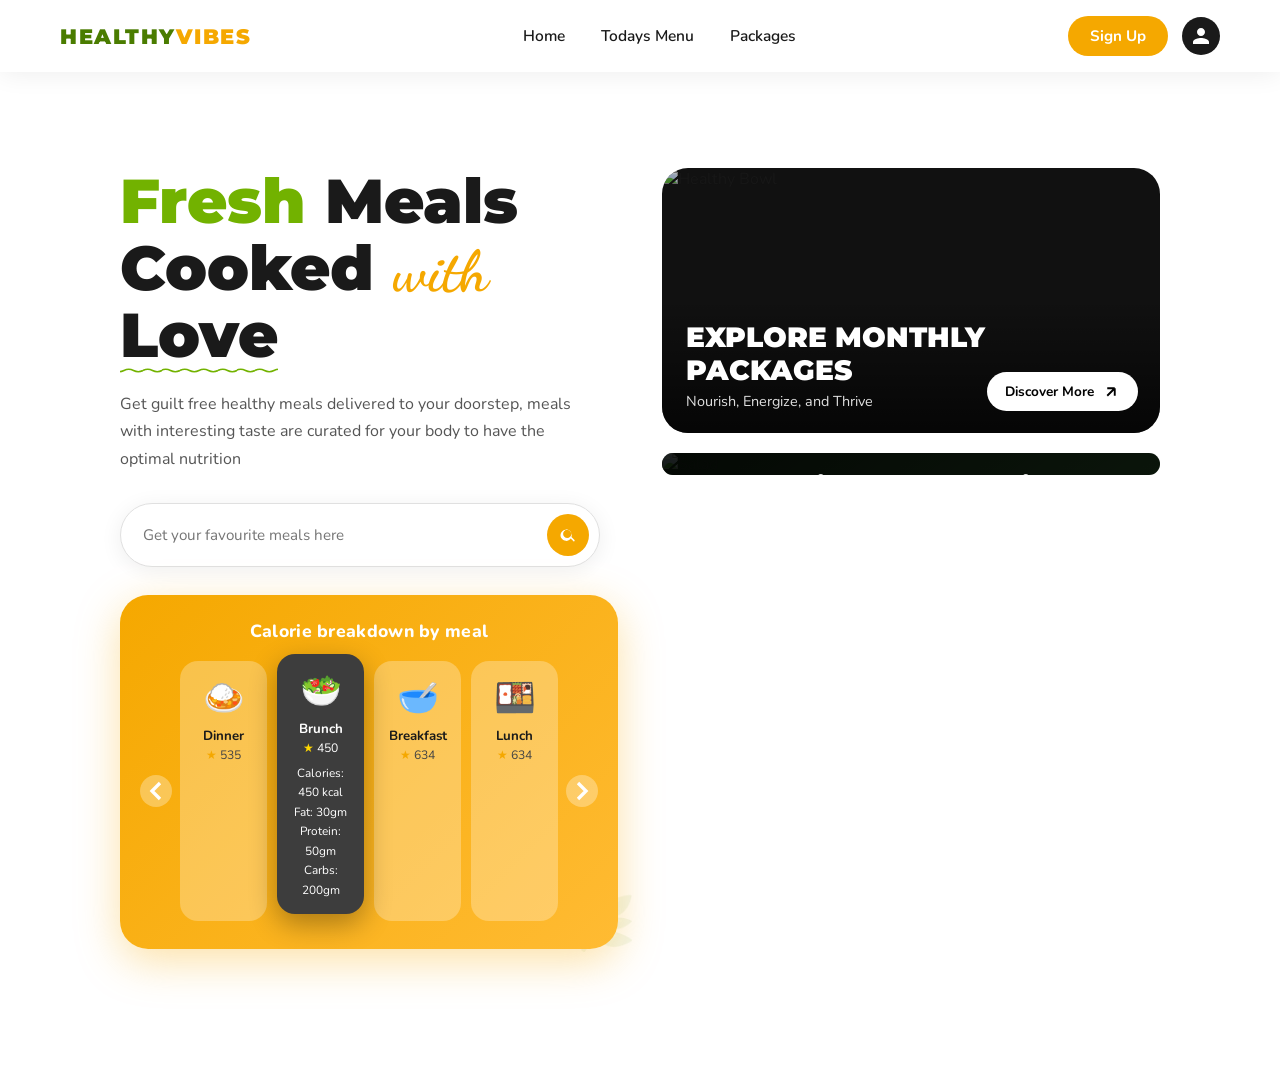
==== commit 13b8b8af: "Update healthyvibes.html" ====
--- a/healthyvibes.html
+++ b/healthyvibes.html
@@ -4,78 +4,67 @@
 <meta charset="UTF-8">
 <meta name="viewport" content="width=device-width, initial-scale=1.0">
 <title>HealthyVibes – Fresh Meals Cooked with Love</title>
-<link href="https://fonts.googleapis.com/css2?family=Montserrat:ital,wght@0,700;0,800;0,900;1,700&family=Nunito:wght@400;600;700;800&family=Dancing+Script:wght@700&display=swap" rel="stylesheet">
+<link href="https://fonts.googleapis.com/css2?family=Montserrat:ital,wght@0,700;0,800;0,900;1,700&family=Dancing+Script:wght@700&family=Nunito:wght@400;600;700;800&display=swap" rel="stylesheet">
 <style>
 :root{
-  --yellow:#F5A800; --yellow-glow:rgba(245,168,0,.35);
-  --green:#4A7A00;  --green-light:#6FAF00; --green-glow:rgba(111,175,0,.3);
-  --dark:#1A1A1A;   --cream:#FAFAF2; --gray-bg:#3D3D3D;
-  --white:#fff;
+  --yellow:#F5A800; --yglow:rgba(245,168,0,.35);
+  --green:#4A7C00;  --glight:#72B200; --gglow:rgba(114,178,0,.28);
+  --dark:#1A1A1A;   --cream:#FAFAF2;  --gray:#3D3D3D;
 }
 *{margin:0;padding:0;box-sizing:border-box;}
 html{scroll-behavior:smooth;}
 body{font-family:'Nunito',sans-serif;background:#fff;color:var(--dark);overflow-x:hidden;}
 
-/* ══════════════════════════════
-   FLOATING PRODUCE PARTICLES
-══════════════════════════════ */
+/* ════════════════════════════════════════
+   🌿 FLOATING PRODUCE PARTICLES (BG)
+════════════════════════════════════════ */
 #particles{position:fixed;inset:0;pointer-events:none;z-index:0;overflow:hidden;}
-.particle{
-  position:absolute;opacity:0;
-  animation:floatUp linear infinite;
-  will-change:transform,opacity;
-  user-select:none;
-}
+.pt{position:absolute;opacity:0;will-change:transform,opacity;user-select:none;font-size:1.3rem;
+  animation:floatUp linear infinite;}
 @keyframes floatUp{
-  0%  {opacity:0;  transform:translateY(110vh) rotate(0deg) scale(.6);}
-  8%  {opacity:.16;}
-  88% {opacity:.13;}
-  100%{opacity:0;  transform:translateY(-10vh) rotate(380deg) scale(1.1);}
-}
-
-/* ══════════════════════════════
-   LEAF CURSOR TRAIL
-══════════════════════════════ */
-.leaf-trail{
-  position:fixed;pointer-events:none;z-index:9999;
-  font-size:1rem;line-height:1;
-  animation:leafFade .75s ease forwards;
-}
+  0%  {opacity:0;  transform:translateY(105vh) rotate(0deg) scale(.5);}
+  6%  {opacity:.14;}
+  90% {opacity:.1;}
+  100%{opacity:0;  transform:translateY(-8vh) rotate(400deg) scale(1.15);}
+}
+
+/* ════════════════════════════════════════
+   🍃 LEAF CURSOR TRAIL
+════════════════════════════════════════ */
+.leaf{position:fixed;pointer-events:none;z-index:9999;font-size:.95rem;
+  animation:leafFade .7s ease forwards;}
 @keyframes leafFade{
-  0%  {opacity:.9;transform:translateY(0) rotate(0) scale(1);}
-  100%{opacity:0; transform:translateY(-30px) rotate(50deg) scale(.3);}
-}
-
-/* ══════════════════════════════
+  0%  {opacity:.85;transform:translateY(0) rotate(0) scale(1.1);}
+  100%{opacity:0;  transform:translateY(-32px) rotate(60deg) scale(.2);}
+}
+
+/* ════════════════════════════════════════
+   🟢 PROGRESS BAR (page transition)
+════════════════════════════════════════ */
+#pbar{position:fixed;top:0;left:0;height:3px;width:0%;z-index:9999;
+  background:linear-gradient(90deg,var(--glight),var(--yellow));
+  transition:width .4s ease;border-radius:0 3px 3px 0;}
+
+/* ════════════════════════════════════════
    NAV
-══════════════════════════════ */
-nav{
-  display:flex;align-items:center;justify-content:space-between;
+════════════════════════════════════════ */
+nav{display:flex;align-items:center;justify-content:space-between;
   padding:16px 60px;position:sticky;top:0;z-index:300;
-  background:rgba(255,255,255,.92);backdrop-filter:blur(14px);
-  box-shadow:0 2px 24px rgba(0,0,0,.07);
-  animation:navDrop .7s cubic-bezier(.22,1,.36,1) both;
-}
+  background:rgba(255,255,255,.94);backdrop-filter:blur(16px);
+  box-shadow:0 2px 26px rgba(0,0,0,.07);
+  animation:navDrop .7s cubic-bezier(.22,1,.36,1) both;}
 @keyframes navDrop{from{transform:translateY(-80px);opacity:0}to{transform:translateY(0);opacity:1}}
 
-.logo{
-  font-family:'Montserrat',sans-serif;font-weight:900;font-size:1.3rem;
-  letter-spacing:1.5px;cursor:pointer;transition:transform .2s;
-}
-.logo:hover{transform:scale(1.05);}
-.logo .l1{color:var(--green);}
-.logo .l2{color:var(--yellow);}
+.logo{font-family:'Montserrat',sans-serif;font-weight:900;font-size:1.3rem;
+  letter-spacing:1.5px;cursor:pointer;transition:transform .22s;}
+.logo:hover{transform:scale(1.06);}
+.logo .l1{color:var(--green);} .logo .l2{color:var(--yellow);}
 
 .nav-links{display:flex;gap:36px;list-style:none;}
-.nav-links a{
-  text-decoration:none;color:var(--dark);font-weight:600;font-size:.97rem;cursor:pointer;
-  position:relative;transition:color .2s;
-}
-.nav-links a::after{
-  content:'';position:absolute;bottom:-3px;left:50%;width:0;height:2.5px;
-  background:var(--green-light);border-radius:2px;
-  transition:width .25s,left .25s;
-}
+.nav-links a{text-decoration:none;color:var(--dark);font-weight:600;font-size:.97rem;
+  cursor:pointer;position:relative;transition:color .2s;}
+.nav-links a::after{content:'';position:absolute;bottom:-3px;left:50%;width:0;height:2.5px;
+  background:var(--glight);border-radius:2px;transition:width .25s,left .25s;}
 .nav-links a:hover{color:var(--green);}
 .nav-links a:hover::after{width:100%;left:0;}
 
@@ -84,432 +73,327 @@
   animation:popIn .45s cubic-bezier(.34,1.56,.64,1);}
 @keyframes popIn{from{transform:scale(0);opacity:0}to{transform:scale(1);opacity:1}}
 
-.btn-signup{
-  background:var(--yellow);color:#fff;border:none;padding:10px 22px;
+.btn-signup{background:var(--yellow);color:#fff;border:none;padding:10px 22px;
   border-radius:50px;font-weight:700;font-size:.95rem;cursor:pointer;
-  font-family:'Nunito',sans-serif;
-  transition:background .2s,transform .15s,box-shadow .2s;
-}
-.btn-signup:hover{
-  background:#d48f00;transform:translateY(-2px);
-  box-shadow:0 6px 20px var(--yellow-glow);
-}
-.user-icon{
-  width:38px;height:38px;border-radius:50%;background:var(--dark);
+  font-family:'Nunito',sans-serif;transition:background .2s,transform .15s,box-shadow .2s;}
+.btn-signup:hover{background:#d48f00;transform:translateY(-2px);box-shadow:0 6px 20px var(--yglow);}
+.user-icon{width:38px;height:38px;border-radius:50%;background:var(--dark);
   display:flex;align-items:center;justify-content:center;cursor:pointer;
-  transition:transform .2s,box-shadow .2s;
-}
+  transition:transform .2s,box-shadow .2s;}
 .user-icon:hover{transform:scale(1.1);box-shadow:0 4px 14px rgba(0,0,0,.25);}
 .user-icon svg{fill:#fff;width:20px;height:20px;}
 
-/* ══════════════════════════════
+/* ════════════════════════════════════════
    PAGES
-══════════════════════════════ */
+════════════════════════════════════════ */
 .page{display:none;position:relative;z-index:1;}
 .page.active{display:block;}
-.page-enter{animation:pageReveal .55s cubic-bezier(.22,1,.36,1) both;}
-@keyframes pageReveal{from{opacity:0;transform:translateY(22px)}to{opacity:1;transform:translateY(0)}}
-
-/* ══════════════════════════════
-   HOME  — HERO
-══════════════════════════════ */
+.page-enter{animation:pageReveal .5s cubic-bezier(.22,1,.36,1) both;}
+@keyframes pageReveal{from{opacity:0;transform:translateY(24px)}to{opacity:1;transform:translateY(0)}}
+
+/* ════════════════════════════════════════
+   HOME – HERO LEFT
+════════════════════════════════════════ */
 #home{padding:48px 60px 70px;}
 .home-grid{display:grid;grid-template-columns:1fr 1fr;gap:44px;align-items:start;}
 
-/* ── Montserrat hero title ── */
-.hero-left h1{
+/* ── MONTSERRAT HERO TITLE ── */
+.hero-h1{
   font-family:'Montserrat',sans-serif;
-  font-size:3.85rem;line-height:1.08;font-weight:900;
-  opacity:0;
-  animation:heroIn .95s cubic-bezier(.22,1,.36,1) .15s both;
-}
-@keyframes heroIn{
-  from{opacity:0;transform:translateY(48px) skewY(3deg);}
+  font-size:3.9rem;line-height:1.07;font-weight:900;
+  opacity:0;animation:heroSlide .9s cubic-bezier(.22,1,.36,1) .1s both;
+}
+@keyframes heroSlide{
+  from{opacity:0;transform:translateY(52px) skewY(2.5deg);}
   to  {opacity:1;transform:translateY(0) skewY(0);}
 }
-.hero-left h1 .word-fresh{
-  color:var(--green-light);display:inline-block;
-  animation:freshPop 1.1s cubic-bezier(.34,1.56,.64,1) .42s both;
+.word-fresh{
+  color:var(--glight);display:inline-block;
+  animation:freshPop 1s cubic-bezier(.34,1.56,.64,1) .42s both;
 }
 @keyframes freshPop{
-  from{opacity:0;transform:scale(.6) rotate(-6deg);}
+  from{opacity:0;transform:scale(.55) rotate(-8deg);}
   to  {opacity:1;transform:scale(1) rotate(0);}
 }
-/* "with" in Dancing Script cursive for the handwritten touch */
-.hero-left h1 .word-with{
+/* "with" – Dancing Script for the handwritten warmth */
+.word-with{
   font-family:'Dancing Script',cursive;font-weight:700;
-  color:var(--yellow);font-size:3.5rem;display:inline-block;
-  animation:scriptSlide .9s ease .7s both;
-}
-@keyframes scriptSlide{
-  from{opacity:0;transform:translateX(-24px) rotate(-3deg);}
+  color:var(--yellow);font-size:3.6rem;display:inline-block;
+  animation:withSlide .85s ease .68s both;
+}
+@keyframes withSlide{
+  from{opacity:0;transform:translateX(-22px) rotate(-4deg);}
   to  {opacity:1;transform:translateX(0) rotate(0);}
 }
 
-.hero-tagline{
-  color:#555;font-size:1rem;line-height:1.7;margin:22px 0 30px;max-width:480px;
-  opacity:0;animation:fadeUp .8s ease .85s both;
-}
+.hero-tagline{color:#555;font-size:1rem;line-height:1.7;margin:22px 0 30px;max-width:480px;
+  opacity:0;animation:fadeUp .8s ease .88s both;}
 @keyframes fadeUp{from{opacity:0;transform:translateY(20px)}to{opacity:1;transform:translateY(0)}}
 
 /* ── SEARCH ── */
-.search-wrap{
-  position:relative;max-width:480px;
-  opacity:0;animation:fadeUp .8s ease 1.05s both;
-}
-.search-bar{
-  display:flex;align-items:center;border:1.5px solid #e0e0e0;border-radius:50px;
+.search-wrap{position:relative;max-width:480px;
+  opacity:0;animation:fadeUp .8s ease 1.08s both;}
+.search-bar{display:flex;align-items:center;border:1.5px solid #e0e0e0;border-radius:50px;
   padding:10px 10px 10px 22px;background:#fff;
-  box-shadow:0 4px 22px rgba(0,0,0,.07);
-  transition:box-shadow .25s,border-color .25s;
-}
-.search-bar:focus-within{
-  border-color:var(--yellow);
-  box-shadow:0 4px 28px var(--yellow-glow);
-}
+  box-shadow:0 4px 22px rgba(0,0,0,.07);transition:box-shadow .25s,border-color .25s;}
+.search-bar:focus-within{border-color:var(--yellow);box-shadow:0 4px 28px var(--yglow);}
 .search-bar input{flex:1;border:none;outline:none;font-size:.95rem;font-family:'Nunito',sans-serif;}
-.search-btn{
-  width:42px;height:42px;border-radius:50%;background:var(--yellow);border:none;
+.search-btn{width:42px;height:42px;border-radius:50%;background:var(--yellow);border:none;
   cursor:pointer;display:flex;align-items:center;justify-content:center;
-  transition:transform .15s,background .2s;
-}
-.search-btn:hover{background:#d48f00;transform:scale(1.09);}
+  transition:transform .15s,background .2s;}
+.search-btn:hover{background:#d48f00;transform:scale(1.1);}
 .search-btn svg{fill:#fff;width:18px;height:18px;}
-
-.search-dropdown{
-  display:none;position:absolute;top:calc(100% + 8px);left:0;right:0;
-  background:#fff;border-radius:18px;box-shadow:0 10px 40px rgba(0,0,0,.14);
-  z-index:60;overflow:hidden;max-height:340px;overflow-y:auto;
-}
-.search-dropdown.open{display:block;animation:dropIn .22s ease;}
+.search-dropdown{display:none;position:absolute;top:calc(100% + 8px);left:0;right:0;
+  background:#fff;border-radius:18px;box-shadow:0 10px 40px rgba(0,0,0,.13);
+  z-index:60;overflow:hidden;max-height:340px;overflow-y:auto;}
+.search-dropdown.open{display:block;animation:dropIn .2s ease;}
 @keyframes dropIn{from{opacity:0;transform:translateY(-8px)}to{opacity:1;transform:translateY(0)}}
-.search-group-title{
-  padding:10px 18px 4px;font-size:.72rem;font-weight:800;
-  color:var(--yellow);text-transform:uppercase;letter-spacing:.6px;background:#FFFBF0;
-}
-.search-item{
-  display:flex;align-items:center;gap:12px;padding:11px 18px;cursor:pointer;
-  transition:background .14s;
-}
-.search-item:hover{background:#FFF8EC;}
-.si-emoji{font-size:1.5rem;}
-.si-name{font-weight:700;font-size:.9rem;}
-.si-meta{font-size:.74rem;color:#bbb;}
-.si-badge{padding:3px 10px;border-radius:20px;font-size:.7rem;font-weight:700;margin-left:auto;flex-shrink:0;}
-.si-badge.veg{background:#E8F5E9;color:var(--green);}
-.si-badge.nonveg{background:#FFEBEE;color:#c0392b;}
-.no-result{padding:20px;text-align:center;color:#ccc;font-size:.9rem;}
-
-/* ── CALORIE SECTION ── */
-.calorie-section{
-  background:var(--yellow);border-radius:28px;padding:24px 20px 28px;
-  margin-top:28px;max-width:520px;position:relative;overflow:hidden;
-  box-shadow:0 12px 44px var(--yellow-glow);
-  opacity:0;animation:fadeUp .8s ease 1.2s both;
-}
-/* Shimmer sweep */
-.calorie-section::before{
-  content:'';position:absolute;top:-60%;left:-70%;width:70px;height:320%;
+.sg-title{padding:10px 18px 4px;font-size:.72rem;font-weight:800;
+  color:var(--yellow);text-transform:uppercase;letter-spacing:.6px;background:#FFFBF0;}
+.si{display:flex;align-items:center;gap:12px;padding:11px 18px;cursor:pointer;transition:background .14s;}
+.si:hover{background:#FFF8EC;}
+.si-e{font-size:1.5rem;}
+.si-n{font-weight:700;font-size:.9rem;}
+.si-m{font-size:.74rem;color:#bbb;}
+.si-b{padding:3px 10px;border-radius:20px;font-size:.7rem;font-weight:700;margin-left:auto;flex-shrink:0;}
+.si-b.veg{background:#E8F5E9;color:var(--green);}
+.si-b.nv{background:#FFEBEE;color:#c0392b;}
+.no-res{padding:20px;text-align:center;color:#ccc;font-size:.9rem;}
+
+/* ── CALORIE BOX ── */
+.cal-box{
+  background:linear-gradient(135deg,#F5A800 0%,#ffbb33 100%);
+  border-radius:28px;padding:24px 20px 28px;margin-top:28px;max-width:520px;
+  position:relative;overflow:hidden;
+  box-shadow:0 12px 44px var(--yglow);
+  opacity:0;animation:fadeUp .8s ease 1.22s both, heartbeat 4.5s ease 3.5s infinite;
+}
+/* shimmer sweep */
+.cal-box::before{content:'';position:absolute;top:-60%;left:-70%;width:70px;height:320%;
   background:rgba(255,255,255,.22);transform:skewX(-18deg);
-  animation:shimmer 4s ease-in-out 2.5s infinite;
-}
+  animation:shimmer 4.5s ease-in-out 2.8s infinite;}
 @keyframes shimmer{0%,100%{left:-70%}50%{left:130%}}
-
-.calorie-section h3{color:#fff;font-weight:800;font-size:1.1rem;text-align:center;margin-bottom:18px;}
-.meal-carousel{display:flex;align-items:center;gap:8px;}
-.carousel-btn{
-  width:32px;height:32px;border-radius:50%;background:rgba(255,255,255,.3);
+@keyframes heartbeat{
+  0%,100%{box-shadow:0 12px 44px var(--yglow);}
+  14%{box-shadow:0 16px 52px rgba(245,168,0,.55);}
+  42%{box-shadow:0 18px 58px rgba(245,168,0,.6);}
+  70%{box-shadow:0 13px 46px var(--yglow);}
+}
+
+.cal-box h3{color:#fff;font-weight:800;font-size:1.1rem;text-align:center;margin-bottom:18px;letter-spacing:.3px;}
+.meal-row{display:flex;align-items:center;gap:8px;}
+.cbtn{width:32px;height:32px;border-radius:50%;background:rgba(255,255,255,.3);
   border:none;cursor:pointer;display:flex;align-items:center;justify-content:center;
-  flex-shrink:0;transition:background .2s,transform .15s;
-}
-.carousel-btn:hover{background:rgba(255,255,255,.5);transform:scale(1.1);}
+  flex-shrink:0;transition:background .2s,transform .15s;}
+.cbtn:hover{background:rgba(255,255,255,.5);transform:scale(1.12);}
 .meal-cards{display:flex;gap:10px;flex:1;justify-content:center;}
-.meal-card{
-  background:rgba(255,255,255,.26);border-radius:18px;padding:14px 12px;
-  text-align:center;cursor:pointer;flex:1;min-width:88px;
-  transition:all .32s cubic-bezier(.34,1.56,.64,1);
-}
-.meal-card:hover{transform:translateY(-5px);}
-.meal-card.active{
-  background:var(--gray-bg);
-  transform:translateY(-7px);
-  box-shadow:0 10px 28px rgba(0,0,0,.35);
-}
-.meal-card .meal-emoji{
-  font-size:2.1rem;margin-bottom:6px;display:block;
-  transition:transform .3s;
-}
-.meal-card.active .meal-emoji{animation:emojiPop .5s cubic-bezier(.34,1.56,.64,1);}
-@keyframes emojiPop{
-  0%  {transform:scale(1);}
-  40% {transform:scale(1.35) rotate(-10deg);}
-  100%{transform:scale(1) rotate(0);}
-}
-.meal-card .meal-name{font-weight:700;font-size:.83rem;}
-.meal-card:not(.active) .meal-name{color:#1A1A1A;}
-.meal-card.active .meal-name{color:#fff;}
-.meal-card .meal-cal{font-size:.76rem;margin-top:2px;}
-.meal-card:not(.active) .meal-cal{color:#444;}
-.meal-card.active .meal-cal{color:#fff;}
-.meal-details{margin-top:8px;font-size:.74rem;color:#fff;line-height:1.65;display:none;}
-.meal-card.active .meal-details{display:block;animation:fadeIn .3s ease;}
+.mc{background:rgba(255,255,255,.27);border-radius:18px;padding:14px 12px;
+  text-align:center;cursor:pointer;flex:1;min-width:86px;
+  transition:all .3s cubic-bezier(.34,1.56,.64,1);}
+.mc:hover{transform:translateY(-5px);}
+.mc.active{background:var(--gray);transform:translateY(-7px);
+  box-shadow:0 10px 28px rgba(0,0,0,.32);}
+.mc-emoji{font-size:2.1rem;margin-bottom:6px;display:block;transition:transform .3s;}
+.mc.active .mc-emoji{animation:emojiPop .5s cubic-bezier(.34,1.56,.64,1);}
+@keyframes emojiPop{0%{transform:scale(1)}40%{transform:scale(1.4) rotate(-12deg)}100%{transform:scale(1) rotate(0)}}
+.mc-name{font-weight:700;font-size:.83rem;}
+.mc:not(.active) .mc-name{color:#1A1A1A;}
+.mc.active .mc-name{color:#fff;}
+.mc-cal{font-size:.76rem;margin-top:2px;}
+.mc:not(.active) .mc-cal{color:#444;}
+.mc.active .mc-cal{color:#fff;}
+.mc-star{color:var(--yellow);}
+.mc.active .mc-star{color:#FFD700;}
+.mc-details{margin-top:8px;font-size:.74rem;color:#fff;line-height:1.65;display:none;}
+.mc.active .mc-details{display:block;animation:fadeIn .3s ease;}
 @keyframes fadeIn{from{opacity:0}to{opacity:1}}
-.star{color:var(--yellow);}
-.meal-card.active .star{color:#FFD700;}
 
 /* ── HERO RIGHT ── */
-.hero-right{
-  display:flex;flex-direction:column;gap:20px;
-  opacity:0;animation:slideRight .9s cubic-bezier(.22,1,.36,1) .3s both;
-}
-@keyframes slideRight{from{opacity:0;transform:translateX(55px)}to{opacity:1;transform:translateX(0)}}
-
-.promo-card{
-  border-radius:26px;overflow:hidden;position:relative;
-  cursor:pointer;height:264px;background:#111;
-  transition:transform .35s cubic-bezier(.22,1,.36,1),box-shadow .35s;
-}
-.promo-card:hover{transform:translateY(-5px) scale(1.012);box-shadow:0 22px 54px rgba(0,0,0,.22);}
-.promo-card img{
-  width:100%;height:100%;object-fit:cover;opacity:.72;
-  transition:opacity .45s,transform .55s;
-}
-.promo-card:hover img{opacity:.88;transform:scale(1.05);}
-.promo-overlay{
-  position:absolute;bottom:0;left:0;right:0;padding:22px 24px;
-  background:linear-gradient(transparent,rgba(0,0,0,.68));
-}
-.promo-overlay h2{
-  color:#fff;font-family:'Montserrat',sans-serif;
-  font-size:1.8rem;line-height:1.18;font-weight:900;
-}
-.promo-overlay p{color:rgba(255,255,255,.9);font-size:.9rem;margin-top:4px;}
-.discover-btn{
-  position:absolute;bottom:22px;right:22px;
-  background:#fff;border:none;border-radius:50px;padding:10px 18px;
-  font-weight:700;font-size:.85rem;cursor:pointer;
-  display:flex;align-items:center;gap:8px;
-  font-family:'Nunito',sans-serif;
-  transition:background .2s,transform .2s,box-shadow .2s,color .2s;
-}
-.discover-btn:hover{
-  background:var(--yellow);color:#fff;
-  transform:translateY(-2px);box-shadow:0 8px 22px var(--yellow-glow);
-}
-.discover-btn svg{width:18px;height:18px;transition:transform .2s;}
-.discover-btn:hover svg{transform:translate(3px,-3px);}
-
-/* ── STATS + RATINGS ── */
-.stats-card{border-radius:26px;overflow:hidden;position:relative;background:#112211;}
-.stats-card img{width:100%;height:215px;object-fit:cover;opacity:.38;transition:transform 9s ease;}
-.stats-card:hover img{transform:scale(1.07);}
-.stats-overlay{
-  position:absolute;inset:0;padding:18px 22px;
-  background:linear-gradient(145deg,rgba(0,0,0,.68),rgba(0,0,0,.2));
-}
-.stats-overlay h2{
-  color:#fff;font-family:'Montserrat',sans-serif;
-  font-size:1.45rem;font-weight:900;line-height:1.28;margin-bottom:14px;
-}
-/* animated counter highlight */
-.stats-overlay h2 span{
-  color:var(--yellow);
-  animation:pulse-num 2.5s ease-in-out infinite;
-}
-@keyframes pulse-num{0%,100%{text-shadow:0 0 0 transparent}50%{text-shadow:0 0 14px var(--yellow-glow)}}
-
-.ratings-list{display:flex;flex-direction:column;gap:9px;}
-.rating-row{
-  display:flex;align-items:center;gap:10px;
-  opacity:0;transform:translateX(-18px);
-  transition:opacity .5s,transform .5s;
-}
-.rating-row.visible{opacity:1;transform:translateX(0);}
-.rating-avatar{
-  width:32px;height:32px;border-radius:50%;
-  display:flex;align-items:center;justify-content:center;
-  font-size:.85rem;font-weight:700;color:#fff;
-  border:2px solid rgba(255,255,255,.38);flex-shrink:0;
-}
-.rating-text{flex:1;}
-.rating-name{color:#fff;font-size:.78rem;font-weight:700;line-height:1.1;}
-.rating-comment{color:rgba(255,255,255,.8);font-size:.7rem;line-height:1.28;}
-.rating-stars{
-  color:#FFD700;font-size:.74rem;flex-shrink:0;
-  animation:starGlow 2s ease-in-out infinite;
-}
-@keyframes starGlow{0%,100%{filter:brightness(1)}50%{filter:brightness(1.5) drop-shadow(0 0 4px #FFD700)}}
-
-/* ══════════════════════════════
+.hero-right{display:flex;flex-direction:column;gap:20px;
+  opacity:0;animation:slideIn .9s cubic-bezier(.22,1,.36,1) .28s both;}
+@keyframes slideIn{from{opacity:0;transform:translateX(58px)}to{opacity:1;transform:translateX(0)}}
+
+.promo-card{border-radius:26px;overflow:hidden;position:relative;
+  cursor:pointer;height:265px;background:#111;
+  transition:transform .35s cubic-bezier(.22,1,.36,1),box-shadow .35s;}
+.promo-card:hover{transform:translateY(-6px) scale(1.013);box-shadow:0 24px 56px rgba(0,0,0,.22);}
+.promo-card img{width:100%;height:100%;object-fit:cover;opacity:.72;transition:opacity .45s,transform .6s;}
+.promo-card:hover img{opacity:.88;transform:scale(1.06);}
+.promo-ov{position:absolute;bottom:0;left:0;right:0;padding:22px 24px;
+  background:linear-gradient(transparent,rgba(0,0,0,.68));}
+.promo-ov h2{color:#fff;font-family:'Montserrat',sans-serif;font-size:1.75rem;line-height:1.18;font-weight:900;}
+.promo-ov p{color:rgba(255,255,255,.88);font-size:.9rem;margin-top:4px;}
+.disc-btn{position:absolute;bottom:22px;right:22px;background:#fff;border:none;
+  border-radius:50px;padding:10px 18px;font-weight:700;font-size:.85rem;cursor:pointer;
+  display:flex;align-items:center;gap:8px;font-family:'Nunito',sans-serif;
+  transition:background .2s,transform .2s,box-shadow .2s,color .2s;}
+.disc-btn:hover{background:var(--yellow);color:#fff;transform:translateY(-2px);box-shadow:0 8px 22px var(--yglow);}
+.disc-btn svg{width:18px;height:18px;transition:transform .2s;}
+.disc-btn:hover svg{transform:translate(3px,-3px);}
+
+/* stats card */
+.stats-card{border-radius:26px;overflow:hidden;position:relative;background:#0d1a0d;}
+.stats-card img{width:100%;height:218px;object-fit:cover;opacity:.35;transition:transform 10s ease;}
+.stats-card:hover img{transform:scale(1.08);}
+.stats-ov{position:absolute;inset:0;padding:18px 22px;
+  background:linear-gradient(145deg,rgba(0,0,0,.7),rgba(0,0,0,.18));}
+.stats-ov h2{color:#fff;font-family:'Montserrat',sans-serif;
+  font-size:1.42rem;font-weight:900;line-height:1.3;margin-bottom:14px;}
+.stats-ov h2 span{color:var(--yellow);animation:numGlow 2.5s ease-in-out infinite;}
+@keyframes numGlow{0%,100%{text-shadow:none}50%{text-shadow:0 0 14px var(--yglow)}}
+
+/* ratings */
+.rlist{display:flex;flex-direction:column;gap:9px;}
+.rrow{display:flex;align-items:center;gap:10px;
+  opacity:0;transform:translateX(-18px);transition:opacity .5s,transform .5s;}
+.rrow.vis{opacity:1;transform:translateX(0);}
+.rav{width:32px;height:32px;border-radius:50%;display:flex;align-items:center;justify-content:center;
+  font-size:.85rem;font-weight:700;color:#fff;border:2px solid rgba(255,255,255,.35);flex-shrink:0;}
+.rtext{flex:1;}
+.rname{color:#fff;font-size:.78rem;font-weight:700;line-height:1.1;}
+.rcmt{color:rgba(255,255,255,.8);font-size:.7rem;line-height:1.28;}
+.rstars{color:#FFD700;font-size:.74rem;flex-shrink:0;animation:starPulse 2.2s ease-in-out infinite;}
+@keyframes starPulse{0%,100%{filter:brightness(1)}50%{filter:brightness(1.6) drop-shadow(0 0 5px #FFD700)}}
+
+/* ════════════════════════════════════════
    SCROLL REVEAL
-══════════════════════════════ */
-.reveal{opacity:0;transform:translateY(40px);transition:opacity .65s ease,transform .65s ease;}
-.reveal.visible{opacity:1;transform:translateY(0);}
-
-/* ══════════════════════════════
+════════════════════════════════════════ */
+.rev{opacity:0;transform:translateY(38px);transition:opacity .65s ease,transform .65s ease;}
+.rev.vis{opacity:1;transform:translateY(0);}
+
+/* ════════════════════════════════════════
    TODAY'S MENU
-══════════════════════════════ */
+════════════════════════════════════════ */
 #menu{padding:52px 60px;}
-#menu h1{
-  font-family:'Montserrat',sans-serif;font-size:2.9rem;font-weight:900;
-  text-align:center;margin-bottom:44px;
-}
+#menu h1{font-family:'Montserrat',sans-serif;font-size:2.9rem;font-weight:900;
+  text-align:center;margin-bottom:44px;}
 .menu-grid{display:grid;grid-template-columns:repeat(4,1fr);gap:24px;}
-.menu-card{
-  background:var(--yellow);border-radius:28px;padding:28px 20px 26px;text-align:center;
-  box-shadow:0 8px 28px var(--yellow-glow);
-  transition:transform .32s cubic-bezier(.34,1.56,.64,1),box-shadow .32s;
-}
-.menu-card:hover{transform:translateY(-10px) rotate(.6deg);box-shadow:0 20px 44px rgba(245,168,0,.4);}
-.menu-card h3{color:#fff;font-family:'Montserrat',sans-serif;font-size:1.25rem;font-weight:800;margin-bottom:16px;}
-.food-type{display:flex;align-items:center;justify-content:center;gap:6px;margin:10px 0 4px;}
-.food-type.veg{color:var(--green-light);font-weight:700;font-size:.9rem;}
-.food-type.nonveg{color:#c0392b;font-weight:700;font-size:.9rem;}
-.food-name{font-weight:800;font-size:.93rem;color:#1A1A1A;margin:4px 0 12px;}
-
-/* ══════════════════════════════
+.menu-card{background:linear-gradient(145deg,#F5A800,#FFBF33);border-radius:28px;
+  padding:28px 20px 26px;text-align:center;
+  box-shadow:0 8px 26px var(--yglow);
+  transition:transform .3s cubic-bezier(.34,1.56,.64,1),box-shadow .3s;}
+.menu-card:hover{transform:translateY(-10px) rotate(.5deg);box-shadow:0 22px 48px rgba(245,168,0,.42);}
+.menu-card h3{color:#fff;font-family:'Montserrat',sans-serif;font-size:1.22rem;font-weight:800;margin-bottom:16px;}
+.ftype{display:flex;align-items:center;justify-content:center;gap:6px;margin:10px 0 4px;}
+.ftype.veg{color:var(--glight);font-weight:700;font-size:.9rem;}
+.ftype.nv{color:#c0392b;font-weight:700;font-size:.9rem;}
+.fname{font-weight:800;font-size:.93rem;color:#1A1A1A;margin:4px 0 12px;}
+
+/* ════════════════════════════════════════
    PACKAGES
-══════════════════════════════ */
+════════════════════════════════════════ */
 #packages{padding:52px 60px;}
-#packages>h1{
-  font-family:'Montserrat',sans-serif;font-size:2.9rem;font-weight:900;
-  text-align:center;margin-bottom:44px;
-}
+#packages>h1{font-family:'Montserrat',sans-serif;font-size:2.9rem;font-weight:900;
+  text-align:center;margin-bottom:44px;}
 .pkg-grid{display:grid;grid-template-columns:1fr 1fr;gap:30px;max-width:900px;margin:0 auto;}
-.pkg-card{
-  background:#FAFAE8;border-radius:28px;padding:36px 32px;
-  transition:transform .3s,box-shadow .3s;
-}
-.pkg-card:hover{transform:translateY(-7px);box-shadow:0 22px 52px var(--green-glow);}
-.pkg-card h2{color:var(--green);font-family:'Montserrat',sans-serif;font-size:2.4rem;font-weight:900;text-align:center;margin-bottom:20px;}
+.pkg-card{background:#FAFAE8;border-radius:28px;padding:36px 32px;
+  transition:transform .3s,box-shadow .3s;}
+.pkg-card:hover{transform:translateY(-7px);box-shadow:0 22px 52px var(--gglow);}
+.pkg-card h2{color:var(--green);font-family:'Montserrat',sans-serif;
+  font-size:2.4rem;font-weight:900;text-align:center;margin-bottom:20px;}
 .pkg-card ul{list-style:disc;padding-left:20px;color:#444;line-height:1.9;font-size:.92rem;}
-.btn-buy{
-  display:block;width:100%;margin-top:24px;background:var(--green);color:#fff;border:none;
+.btn-buy{display:block;width:100%;margin-top:24px;background:var(--green);color:#fff;border:none;
   border-radius:50px;padding:14px;font-size:1rem;font-weight:700;cursor:pointer;
-  font-family:'Nunito',sans-serif;
-  transition:background .2s,transform .15s,box-shadow .2s;
-}
-.btn-buy:hover{background:#2f5500;transform:translateY(-2px);box-shadow:0 8px 24px var(--green-glow);}
-.pkg-tagline{
-  text-align:center;font-size:1.18rem;font-weight:700;color:var(--dark);
-  margin-top:38px;max-width:800px;margin-left:auto;margin-right:auto;line-height:1.55;
-}
-
-/* ══════════════════════════════
+  font-family:'Nunito',sans-serif;transition:background .2s,transform .15s,box-shadow .2s;}
+.btn-buy:hover{background:#2e5500;transform:translateY(-2px);box-shadow:0 8px 24px var(--gglow);}
+.pkg-tag{text-align:center;font-size:1.15rem;font-weight:700;color:var(--dark);
+  margin-top:38px;max-width:800px;margin-left:auto;margin-right:auto;line-height:1.55;}
+
+/* ════════════════════════════════════════
    MODALS
-══════════════════════════════ */
-.modal-overlay{
-  display:none;position:fixed;inset:0;background:rgba(0,0,0,.52);
-  z-index:999;align-items:center;justify-content:center;backdrop-filter:blur(5px);
-}
+════════════════════════════════════════ */
+.modal-overlay{display:none;position:fixed;inset:0;background:rgba(0,0,0,.52);
+  z-index:999;align-items:center;justify-content:center;backdrop-filter:blur(5px);}
 .modal-overlay.open{display:flex;}
-.modal{
-  background:#fff;border-radius:26px;padding:42px;max-width:780px;width:92%;
+.modal{background:#fff;border-radius:26px;padding:42px;max-width:780px;width:92%;
   max-height:88vh;overflow-y:auto;position:relative;
-  animation:modalIn .38s cubic-bezier(.22,1,.36,1);
-}
-@keyframes modalIn{
-  from{opacity:0;transform:translateY(44px) scale(.95);}
-  to  {opacity:1;transform:translateY(0) scale(1);}
-}
-.modal-close{
-  position:absolute;top:16px;right:20px;background:none;border:none;
-  font-size:1.6rem;cursor:pointer;color:#bbb;line-height:1;
-  transition:color .2s,transform .25s;
-}
+  animation:modalIn .38s cubic-bezier(.22,1,.36,1);}
+@keyframes modalIn{from{opacity:0;transform:translateY(44px) scale(.95)}to{opacity:1;transform:translateY(0) scale(1)}}
+.modal-close{position:absolute;top:16px;right:20px;background:none;border:none;
+  font-size:1.6rem;cursor:pointer;color:#bbb;line-height:1;transition:color .2s,transform .25s;}
 .modal-close:hover{color:#333;transform:rotate(90deg);}
 .modal h2{font-family:'Montserrat',sans-serif;font-size:2rem;font-weight:900;margin-bottom:6px;}
 .modal p.sub{color:#777;margin-bottom:28px;}
 .modal-meals{display:grid;grid-template-columns:1fr 1fr;gap:20px;}
-.modal-meal-card{
-  background:var(--cream);border-radius:18px;padding:20px 22px;
-  transition:transform .26s;
-}
-.modal-meal-card:hover{transform:translateY(-4px);}
-.modal-meal-card h4{font-size:1rem;font-weight:800;margin-bottom:12px;}
-.modal-meal-item{display:flex;align-items:center;gap:10px;margin:8px 0;}
+.mmc{background:var(--cream);border-radius:18px;padding:20px 22px;transition:transform .26s;}
+.mmc:hover{transform:translateY(-4px);}
+.mmc h4{font-size:1rem;font-weight:800;margin-bottom:12px;}
+.mmi{display:flex;align-items:center;gap:10px;margin:8px 0;}
 .badge{padding:3px 10px;border-radius:20px;font-size:.72rem;font-weight:700;}
 .badge.veg{background:#E8F5E9;color:var(--green);}
-.badge.nonveg{background:#FFEBEE;color:#c0392b;}
-.modal-meal-item .name{font-size:.88rem;font-weight:600;}
-
-/* ── AUTH MODAL ── */
+.badge.nv{background:#FFEBEE;color:#c0392b;}
+.mmi .mname{font-size:.88rem;font-weight:600;}
+
+/* AUTH MODAL */
 #authModal .modal{max-width:430px;padding:40px 38px;}
-.auth-tabs{display:flex;margin-bottom:28px;border-radius:14px;overflow:hidden;border:1.5px solid #eee;}
-.auth-tab{
-  flex:1;padding:12px;text-align:center;font-weight:700;font-size:.95rem;cursor:pointer;
-  background:#F7F7F7;color:#aaa;border:none;
-  font-family:'Nunito',sans-serif;transition:all .25s;
-}
-.auth-tab.active{background:var(--yellow);color:#fff;}
-.auth-form{display:none;}
-.auth-form.active{display:block;animation:fadeUp .3s ease;}
-.auth-form h3{font-family:'Montserrat',sans-serif;font-size:1.45rem;font-weight:900;margin-bottom:4px;}
-.auth-form .hint{color:#888;font-size:.86rem;margin-bottom:20px;}
+.atabs{display:flex;margin-bottom:28px;border-radius:14px;overflow:hidden;border:1.5px solid #eee;}
+.atab{flex:1;padding:12px;text-align:center;font-weight:700;font-size:.95rem;cursor:pointer;
+  background:#F7F7F7;color:#aaa;border:none;font-family:'Nunito',sans-serif;transition:all .25s;}
+.atab.active{background:var(--yellow);color:#fff;}
+.aform{display:none;}
+.aform.active{display:block;animation:fadeUp .3s ease;}
+.aform h3{font-family:'Montserrat',sans-serif;font-size:1.45rem;font-weight:900;margin-bottom:4px;}
+.aform .hint{color:#888;font-size:.86rem;margin-bottom:20px;}
 .field{margin-bottom:14px;}
 .field label{display:block;font-weight:700;font-size:.83rem;margin-bottom:5px;color:#444;}
-.field input{
-  width:100%;border:1.5px solid #ddd;border-radius:12px;padding:11px 16px;
-  font-size:.93rem;font-family:'Nunito',sans-serif;outline:none;
-  transition:border .2s,box-shadow .2s;
-}
-.field input:focus{border-color:var(--yellow);box-shadow:0 0 0 3px rgba(245,168,0,.12);}
-.btn-auth{
-  width:100%;background:var(--yellow);color:#fff;border:none;border-radius:50px;
-  padding:13px;font-size:1rem;font-weight:700;cursor:pointer;
-  font-family:'Nunito',sans-serif;
-  transition:background .2s,transform .15s,box-shadow .2s;margin-top:4px;
-}
-.btn-auth:hover{background:#d48f00;transform:translateY(-2px);box-shadow:0 6px 20px var(--yellow-glow);}
+.field input{width:100%;border:1.5px solid #ddd;border-radius:12px;padding:11px 16px;
+  font-size:.93rem;font-family:'Nunito',sans-serif;outline:none;transition:border .2s,box-shadow .2s;}
+.field input:focus{border-color:var(--yellow);box-shadow:0 0 0 3px rgba(245,168,0,.13);}
+.btn-auth{width:100%;background:var(--yellow);color:#fff;border:none;border-radius:50px;
+  padding:13px;font-size:1rem;font-weight:700;cursor:pointer;font-family:'Nunito',sans-serif;
+  transition:background .2s,transform .15s,box-shadow .2s;margin-top:4px;}
+.btn-auth:hover{background:#d48f00;transform:translateY(-2px);box-shadow:0 6px 20px var(--yglow);}
 .auth-msg{font-size:.84rem;margin-top:10px;text-align:center;min-height:18px;}
-.auth-msg.success{color:var(--green);}
-.auth-msg.error{color:#c0392b;}
-.switch-link{text-align:center;margin-top:12px;font-size:.84rem;color:#aaa;}
-.switch-link span{color:var(--yellow);font-weight:700;cursor:pointer;}
-.switch-link span:hover{text-decoration:underline;}
-
-/* ══════════════════════════════
-   NUTRIENT ORBIT ANIMATION
-   (decorative spinning ring on hero)
-══════════════════════════════ */
-.nutrient-ring{
-  position:absolute;right:-40px;top:20px;
-  width:280px;height:280px;pointer-events:none;z-index:0;
-  opacity:.12;
-  animation:ringRotate 20s linear infinite;
-}
-@keyframes ringRotate{from{transform:rotate(0)}to{transform:rotate(360deg)}}
-.hero-right{position:relative;}
-
-/* ══════════════════════════════
-   HEARTBEAT PULSE on calorie box
-══════════════════════════════ */
-@keyframes heartbeat{
-  0%,100%{transform:scale(1);}
-  14%    {transform:scale(1.04);}
-  28%    {transform:scale(.98);}
-  42%    {transform:scale(1.05);}
-  70%    {transform:scale(.99);}
-}
-.calorie-section{animation:fadeUp .8s ease 1.2s both, heartbeat 4s ease 3s infinite;}
-
-/* ══════════════════════════════
-   VEGGIE TRAIL on search focus
-══════════════════════════════ */
-.veggie-burst{
-  position:fixed;pointer-events:none;z-index:9998;font-size:1.2rem;
-  animation:burstFade .6s ease forwards;
-}
-@keyframes burstFade{
-  0%  {opacity:1;transform:translateY(0) scale(1);}
-  100%{opacity:0;transform:translateY(-40px) scale(.2);}
-}
+.auth-msg.ok{color:var(--green);}
+.auth-msg.err{color:#c0392b;}
+.slink{text-align:center;margin-top:12px;font-size:.84rem;color:#aaa;}
+.slink span{color:var(--yellow);font-weight:700;cursor:pointer;}
+.slink span:hover{text-decoration:underline;}
+
+/* ════════════════════════════════════════
+   VEGGIE BURST (on search focus / pick)
+════════════════════════════════════════ */
+.vburst{position:fixed;pointer-events:none;z-index:9998;font-size:1.2rem;
+  animation:vbFade .65s ease forwards;}
+@keyframes vbFade{0%{opacity:1;transform:translateY(0) scale(1)}100%{opacity:0;transform:translateY(-44px) scale(.15)}}
+
+/* ════════════════════════════════════════
+   🌱 GROWING SPROUT (decorative, hero left)
+════════════════════════════════════════ */
+.sprout-deco{
+  position:absolute;right:-18px;bottom:-10px;font-size:3.2rem;
+  opacity:.08;pointer-events:none;
+  animation:sproutGrow 3s cubic-bezier(.22,1,.36,1) 1.5s both;
+}
+@keyframes sproutGrow{from{opacity:0;transform:scale(0) translateY(30px)}to{opacity:.08;transform:scale(1) translateY(0)}}
+
+/* Pulse ring on search bar when focused */
+.search-bar:focus-within::after{
+  content:''; position:absolute; inset:-4px; border-radius:54px;
+  border:2px solid var(--yellow); opacity:0;
+  animation:ringPulse 1.2s ease-out;
+  pointer-events:none;
+}
+@keyframes ringPulse{0%{opacity:.6;transform:scale(1)}100%{opacity:0;transform:scale(1.05)}}
+
+/* Wavy green underline on "Love" word */
+.word-love{
+  position:relative;display:inline-block;
+}
+.word-love::after{
+  content:'';position:absolute;bottom:-4px;left:0;right:0;height:5px;
+  background:url("data:image/svg+xml,%3Csvg xmlns='http://www.w3.org/2000/svg' viewBox='0 0 60 8'%3E%3Cpath d='M0 4 Q7.5 0 15 4 Q22.5 8 30 4 Q37.5 0 45 4 Q52.5 8 60 4' stroke='%2372B200' fill='none' stroke-width='2.5'/%3E%3C/svg%3E") repeat-x center;
+  opacity:0;animation:wavyIn .6s ease 1.4s both;
+}
+@keyframes wavyIn{from{opacity:0;transform:scaleX(.4)}to{opacity:1;transform:scaleX(1)}}
 </style>
 </head>
 <body>
 
-<!-- FLOATING PRODUCE BG -->
+<!-- BG PARTICLES -->
 <div id="particles"></div>
+<!-- PAGE PROGRESS BAR -->
+<div id="pbar"></div>
 
 <!-- ════ NAV ════ -->
 <nav>
@@ -535,21 +419,23 @@
 <div style="padding:48px 60px 70px;position:relative;">
 <div class="home-grid">
 
-  <!-- LEFT -->
-  <div class="hero-left">
-    <!-- MONTSERRAT hero headline -->
-    <h1>
+  <!-- LEFT COLUMN -->
+  <div class="hero-left" style="position:relative;">
+    <!-- MONTSERRAT HERO TITLE -->
+    <h1 class="hero-h1">
       <span class="word-fresh">Fresh</span> Meals<br>
       Cooked <span class="word-with">with</span><br>
-      Love
+      <span class="word-love">Love</span>
     </h1>
+    <div class="sprout-deco">🌿</div>
+
     <p class="hero-tagline">Get guilt free healthy meals delivered to your doorstep, meals with interesting taste are curated for your body to have the optimal nutrition</p>
 
     <!-- SEARCH -->
-    <div class="search-wrap" id="searchWrap">
+    <div class="search-wrap" id="searchWrap" style="position:relative;">
       <div class="search-bar">
         <input type="text" id="searchInput" placeholder="Get your favourite meals here"
-          oninput="handleSearch()" onfocus="handleSearchFocus()" autocomplete="off">
+          oninput="handleSearch()" onfocus="onSearchFocus()" autocomplete="off">
         <button class="search-btn">
           <svg viewBox="0 0 24 24"><path d="M21 19l-4.35-4.35A7.5 7.5 0 1 0 15.65 16.65L20 21l1-2zm-10-3a5.5 5.5 0 1 1 0-11 5.5 5.5 0 0 1 0 11z"/></svg>
         </button>
@@ -558,130 +444,123 @@
     </div>
 
     <!-- CALORIE BREAKDOWN -->
-    <div class="calorie-section">
+    <div class="cal-box">
       <h3>Calorie breakdown by meal</h3>
-      <div class="meal-carousel">
-        <button class="carousel-btn">
+      <div class="meal-row">
+        <button class="cbtn">
           <svg viewBox="0 0 24 24" fill="none" stroke="#fff" stroke-width="2.5"><path d="M15 18l-6-6 6-6"/></svg>
         </button>
         <div class="meal-cards">
-          <div class="meal-card" onclick="toggleMeal(this)">
-            <span class="meal-emoji">🍛</span>
-            <div class="meal-name">Dinner</div>
-            <div class="meal-cal"><span class="star">★</span> 535</div>
-            <div class="meal-details">Calories: 535 kcal<br>Fat: 22gm<br>Protein: 45gm<br>Carbs: 180gm</div>
+          <div class="mc" onclick="toggleMeal(this)">
+            <span class="mc-emoji">🍛</span>
+            <div class="mc-name">Dinner</div>
+            <div class="mc-cal"><span class="mc-star">★</span> 535</div>
+            <div class="mc-details">Calories: 535 kcal<br>Fat: 22gm<br>Protein: 45gm<br>Carbs: 180gm</div>
           </div>
-          <div class="meal-card active" onclick="toggleMeal(this)">
-            <span class="meal-emoji">🥗</span>
-            <div class="meal-name">Brunch</div>
-            <div class="meal-cal"><span class="star">★</span> 450</div>
-            <div class="meal-details">Calories: 450 kcal<br>Fat: 30gm<br>Protein: 50gm<br>Carbs: 200gm</div>
+          <div class="mc active" onclick="toggleMeal(this)">
+            <span class="mc-emoji">🥗</span>
+            <div class="mc-name">Brunch</div>
+            <div class="mc-cal"><span class="mc-star">★</span> 450</div>
+            <div class="mc-details">Calories: 450 kcal<br>Fat: 30gm<br>Protein: 50gm<br>Carbs: 200gm</div>
           </div>
-          <div class="meal-card" onclick="toggleMeal(this)">
-            <span class="meal-emoji">🥣</span>
-            <div class="meal-name">Breakfast</div>
-            <div class="meal-cal"><span class="star">★</span> 634</div>
-            <div class="meal-details">Calories: 634 kcal<br>Fat: 18gm<br>Protein: 40gm<br>Carbs: 220gm</div>
+          <div class="mc" onclick="toggleMeal(this)">
+            <span class="mc-emoji">🥣</span>
+            <div class="mc-name">Breakfast</div>
+            <div class="mc-cal"><span class="mc-star">★</span> 634</div>
+            <div class="mc-details">Calories: 634 kcal<br>Fat: 18gm<br>Protein: 40gm<br>Carbs: 220gm</div>
           </div>
-          <div class="meal-card" onclick="toggleMeal(this)">
-            <span class="meal-emoji">🍱</span>
-            <div class="meal-name">Lunch</div>
-            <div class="meal-cal"><span class="star">★</span> 634</div>
-            <div class="meal-details">Calories: 634 kcal<br>Fat: 25gm<br>Protein: 55gm<br>Carbs: 210gm</div>
+          <div class="mc" onclick="toggleMeal(this)">
+            <span class="mc-emoji">🍱</span>
+            <div class="mc-name">Lunch</div>
+            <div class="mc-cal"><span class="mc-star">★</span> 634</div>
+            <div class="mc-details">Calories: 634 kcal<br>Fat: 25gm<br>Protein: 55gm<br>Carbs: 210gm</div>
           </div>
         </div>
-        <button class="carousel-btn">
+        <button class="cbtn">
           <svg viewBox="0 0 24 24" fill="none" stroke="#fff" stroke-width="2.5"><path d="M9 18l6-6-6-6"/></svg>
         </button>
       </div>
     </div>
   </div><!-- /hero-left -->
 
-  <!-- RIGHT -->
+  <!-- RIGHT COLUMN -->
   <div class="hero-right">
-    <!-- Spinning nutrient ring decoration -->
-    <svg class="nutrient-ring" viewBox="0 0 280 280" fill="none">
-      <circle cx="140" cy="140" r="130" stroke="#6FAF00" stroke-width="2" stroke-dasharray="12 8"/>
-      <circle cx="140" cy="140" r="100" stroke="#F5A800" stroke-width="1.5" stroke-dasharray="6 10"/>
-      <circle cx="140" cy="140" r="70"  stroke="#6FAF00" stroke-width="1" stroke-dasharray="4 12"/>
-    </svg>
-
     <!-- Promo card -->
     <div class="promo-card">
       <img src="https://images.unsplash.com/photo-1512621776951-a57141f2eefd?w=800&auto=format&fit=crop" alt="Healthy Bowl">
-      <div class="promo-overlay">
+      <div class="promo-ov">
         <h2>EXPLORE MONTHLY<br>PACKAGES</h2>
         <p>Nourish, Energize, and Thrive</p>
       </div>
-      <button class="discover-btn" onclick="openDiscover()">
+      <button class="disc-btn" onclick="openDiscover()">
         Discover More
         <svg viewBox="0 0 24 24" fill="none" stroke="currentColor" stroke-width="2.5"><path d="M7 17L17 7M17 7H7M17 7v10"/></svg>
       </button>
     </div>
 
-    <!-- Stats + Ratings -->
+    <!-- Stats + ratings -->
     <div class="stats-card">
       <img src="https://images.unsplash.com/photo-1540189549336-e6e99c3679fe?w=800&auto=format&fit=crop" alt="Salad">
-      <div class="stats-overlay">
+      <div class="stats-ov">
         <h2><span>4,500+</span> Ratings · <span>1,000+</span> Active Customers</h2>
-        <div class="ratings-list">
-          <div class="rating-row">
-            <div class="rating-avatar" style="background:linear-gradient(135deg,#f093fb,#f5576c);">P</div>
-            <div class="rating-text">
-              <div class="rating-name">Priya S. — Mumbai</div>
-              <div class="rating-comment">"Lost 4kg in a month. Paneer bowl is 🔥"</div>
+        <div class="rlist">
+          <div class="rrow">
+            <div class="rav" style="background:linear-gradient(135deg,#f093fb,#f5576c);">P</div>
+            <div class="rtext">
+              <div class="rname">Priya S. — Mumbai</div>
+              <div class="rcmt">"Lost 4kg in a month. Paneer bowl is 🔥"</div>
             </div>
-            <div class="rating-stars">★★★★★</div>
+            <div class="rstars">★★★★★</div>
           </div>
-          <div class="rating-row">
-            <div class="rating-avatar" style="background:linear-gradient(135deg,#4facfe,#00f2fe);">R</div>
-            <div class="rating-text">
-              <div class="rating-name">Rahul M. — Pune</div>
-              <div class="rating-comment">"Chicken salad hits different every time!"</div>
+          <div class="rrow">
+            <div class="rav" style="background:linear-gradient(135deg,#4facfe,#00f2fe);">R</div>
+            <div class="rtext">
+              <div class="rname">Rahul M. — Pune</div>
+              <div class="rcmt">"Chicken salad hits different every time!"</div>
             </div>
-            <div class="rating-stars">★★★★★</div>
+            <div class="rstars">★★★★★</div>
           </div>
-          <div class="rating-row">
-            <div class="rating-avatar" style="background:linear-gradient(135deg,#43e97b,#38f9d7);">A</div>
-            <div class="rating-text">
-              <div class="rating-name">Ananya K. — Bangalore</div>
-              <div class="rating-comment">"Best subscription I've ever taken!"</div>
+          <div class="rrow">
+            <div class="rav" style="background:linear-gradient(135deg,#43e97b,#38f9d7);">A</div>
+            <div class="rtext">
+              <div class="rname">Ananya K. — Bangalore</div>
+              <div class="rcmt">"Best subscription I've ever taken!"</div>
             </div>
-            <div class="rating-stars">★★★★☆</div>
+            <div class="rstars">★★★★☆</div>
           </div>
         </div>
       </div>
     </div>
   </div><!-- /hero-right -->
 
+</div><!-- /home-grid -->
 </div>
-</div>
-</div><!-- /home -->
-
-<!-- ════════ MENU ════════ -->
+</div><!-- /#home -->
+
+<!-- ════════ TODAY'S MENU ════════ -->
 <div id="menu" class="page">
 <div style="padding:52px 60px;">
   <h1 style="font-family:'Montserrat',sans-serif;font-size:2.9rem;font-weight:900;text-align:center;margin-bottom:44px;">Today's Menu</h1>
   <div class="menu-grid">
-    <div class="menu-card reveal">
+    <div class="menu-card rev">
       <h3>Breakfast</h3>
-      <div class="food-type veg">🥬 VEG</div><div class="food-name">High Protein Muesli</div>
-      <div class="food-type nonveg">🍗 NON-VEG</div><div class="food-name">Chicken Egg White Scramble</div>
-    </div>
-    <div class="menu-card reveal" style="transition-delay:.1s">
+      <div class="ftype veg">🥬 VEG</div><div class="fname">High Protein Muesli</div>
+      <div class="ftype nv">🍗 NON-VEG</div><div class="fname">Chicken Egg White Scramble</div>
+    </div>
+    <div class="menu-card rev" style="transition-delay:.1s">
       <h3>Brunch</h3>
-      <div class="food-type veg">🥬 VEG</div><div class="food-name">Paneer Veggie Bowl</div>
-      <div class="food-type nonveg">🍗 NON-VEG</div><div class="food-name">High Protein Chicken Salad</div>
-    </div>
-    <div class="menu-card reveal" style="transition-delay:.2s">
+      <div class="ftype veg">🥬 VEG</div><div class="fname">Paneer Veggie Bowl</div>
+      <div class="ftype nv">🍗 NON-VEG</div><div class="fname">High Protein Chicken Salad</div>
+    </div>
+    <div class="menu-card rev" style="transition-delay:.2s">
       <h3>Lunch</h3>
-      <div class="food-type veg">🥬 VEG</div><div class="food-name">Grilled Paneer + Brown Rice</div>
-      <div class="food-type nonveg">🍗 NON-VEG</div><div class="food-name">Flame-Grilled Chicken + Brown Rice</div>
-    </div>
-    <div class="menu-card reveal" style="transition-delay:.3s">
+      <div class="ftype veg">🥬 VEG</div><div class="fname">Grilled Paneer + Brown Rice</div>
+      <div class="ftype nv">🍗 NON-VEG</div><div class="fname">Flame-Grilled Chicken + Brown Rice</div>
+    </div>
+    <div class="menu-card rev" style="transition-delay:.3s">
       <h3>Dinner</h3>
-      <div class="food-type veg">🥬 VEG</div><div class="food-name">Multigrain Roti + Seasonal Sabzi</div>
-      <div class="food-type nonveg">🍗 NON-VEG</div><div class="food-name">Grilled Chicken + Multigrain Roti</div>
+      <div class="ftype veg">🥬 VEG</div><div class="fname">Multigrain Roti + Seasonal Sabzi</div>
+      <div class="ftype nv">🍗 NON-VEG</div><div class="fname">Grilled Chicken + Multigrain Roti</div>
     </div>
   </div>
 </div>
@@ -692,7 +571,7 @@
 <div style="padding:52px 60px;">
   <h1 style="font-family:'Montserrat',sans-serif;font-size:2.9rem;font-weight:900;text-align:center;margin-bottom:44px;">Packages</h1>
   <div class="pkg-grid">
-    <div class="pkg-card reveal">
+    <div class="pkg-card rev">
       <h2>VEG</h2>
       <ul>
         <li>Flame-Grilled Paneer Breast (Lean Protein)</li>
@@ -706,7 +585,7 @@
       </ul>
       <button class="btn-buy">BUY NOW</button>
     </div>
-    <div class="pkg-card reveal" style="transition-delay:.15s">
+    <div class="pkg-card rev" style="transition-delay:.15s">
       <h2>NONVEG</h2>
       <ul>
         <li>Flame-Grilled Chicken Breast (Lean Protein)</li>
@@ -721,44 +600,37 @@
       <button class="btn-buy">BUY NOW</button>
     </div>
   </div>
-  <p class="pkg-tagline reveal" style="transition-delay:.25s">
-    Commitment is a big step, so let's start with a blind date.<br>
-    Your first meal of the monthly subscription is on the house—no strings, just wings (or paneer)
-  </p>
+  <p class="pkg-tag rev" style="transition-delay:.3s">Commitment is a big step, so let's start with a blind date.<br>Your first meal of the monthly subscription is on the house—no strings, just wings (or paneer)</p>
 </div>
 </div>
 
-<!-- ════ DISCOVER MODAL ════ -->
+<!-- ════════ DISCOVER MODAL ════════ -->
 <div class="modal-overlay" id="discoverModal" onclick="bgClose(event,'discoverModal')">
   <div class="modal">
     <button class="modal-close" onclick="closeM('discoverModal')">✕</button>
     <h2>Monthly Packages</h2>
     <p class="sub">Every meal, every day — curated for your goals</p>
     <div class="modal-meals">
-      <div class="modal-meal-card">
-        <h4>🌅 Breakfast</h4>
-        <div class="modal-meal-item"><span class="badge veg">🥬 VEG</span><span class="name">High Protein Muesli</span></div>
-        <div class="modal-meal-item"><span class="badge nonveg">🍗 NON-VEG</span><span class="name">Chicken Egg White Scramble</span></div>
+      <div class="mmc"><h4>🌅 Breakfast</h4>
+        <div class="mmi"><span class="badge veg">🥬 VEG</span><span class="mname">High Protein Muesli</span></div>
+        <div class="mmi"><span class="badge nv">🍗 NON-VEG</span><span class="mname">Chicken Egg White Scramble</span></div>
       </div>
-      <div class="modal-meal-card">
-        <h4>☀️ Brunch</h4>
-        <div class="modal-meal-item"><span class="badge veg">🥬 VEG</span><span class="name">Paneer Veggie Bowl</span></div>
-        <div class="modal-meal-item"><span class="badge nonveg">🍗 NON-VEG</span><span class="name">High Protein Chicken Salad</span></div>
+      <div class="mmc"><h4>☀️ Brunch</h4>
+        <div class="mmi"><span class="badge veg">🥬 VEG</span><span class="mname">Paneer Veggie Bowl</span></div>
+        <div class="mmi"><span class="badge nv">🍗 NON-VEG</span><span class="mname">High Protein Chicken Salad</span></div>
       </div>
-      <div class="modal-meal-card">
-        <h4>🌞 Lunch</h4>
-        <div class="modal-meal-item"><span class="badge veg">🥬 VEG</span><span class="name">Grilled Paneer + Brown Rice</span></div>
-        <div class="modal-meal-item"><span class="badge nonveg">🍗 NON-VEG</span><span class="name">Flame-Grilled Chicken + Brown Rice</span></div>
+      <div class="mmc"><h4>🌞 Lunch</h4>
+        <div class="mmi"><span class="badge veg">🥬 VEG</span><span class="mname">Grilled Paneer + Brown Rice</span></div>
+        <div class="mmi"><span class="badge nv">🍗 NON-VEG</span><span class="mname">Flame-Grilled Chicken + Brown Rice</span></div>
       </div>
-      <div class="modal-meal-card">
-        <h4>🌙 Dinner</h4>
-        <div class="modal-meal-item"><span class="badge veg">🥬 VEG</span><span class="name">Multigrain Roti + Seasonal Sabzi</span></div>
-        <div class="modal-meal-item"><span class="badge nonveg">🍗 NON-VEG</span><span class="name">Grilled Chicken + Multigrain Roti</span></div>
+      <div class="mmc"><h4>🌙 Dinner</h4>
+        <div class="mmi"><span class="badge veg">🥬 VEG</span><span class="mname">Multigrain Roti + Seasonal Sabzi</span></div>
+        <div class="mmi"><span class="badge nv">🍗 NON-VEG</span><span class="mname">Grilled Chicken + Multigrain Roti</span></div>
       </div>
     </div>
     <div style="margin-top:26px;background:#F5F5E8;border-radius:16px;padding:18px 22px;">
       <p style="font-weight:700;color:var(--green);margin-bottom:8px;">📦 What's Included in Every Package</p>
-      <p style="font-size:.88rem;color:#555;line-height:1.78;">
+      <p style="font-size:.88rem;color:#555;line-height:1.75;">
         ✅ Fresh Garden Salad &nbsp;|&nbsp; ✅ Steamed Seasonal Vegetables<br>
         ✅ Probiotic Greek Yogurt &nbsp;|&nbsp; ✅ 40–60gm Protein Per Meal<br>
         💰 Price: ₹9,500/- Monthly Subscription
@@ -768,24 +640,26 @@
   </div>
 </div>
 
-<!-- ════ AUTH MODAL ════ -->
+<!-- ════════ AUTH MODAL ════════ -->
 <div class="modal-overlay" id="authModal" onclick="bgClose(event,'authModal')">
   <div class="modal" style="max-width:430px;padding:40px 38px;">
     <button class="modal-close" onclick="closeM('authModal')">✕</button>
-    <div class="auth-tabs">
-      <button class="auth-tab active" id="tabLogin" onclick="switchTab('login')">Log In</button>
-      <button class="auth-tab" id="tabSignup" onclick="switchTab('signup')">Create Account</button>
-    </div>
-    <div class="auth-form active" id="formLogin">
+    <div class="atabs">
+      <button class="atab active" id="tabLogin" onclick="switchTab('login')">Log In</button>
+      <button class="atab" id="tabSignup" onclick="switchTab('signup')">Create Account</button>
+    </div>
+    <!-- LOGIN -->
+    <div class="aform active" id="formLogin">
       <h3>Welcome back 👋</h3>
       <p class="hint">Log in to your HealthyVibes account</p>
       <div class="field"><label>Username</label><input type="text" id="loginUser" placeholder="Your username"></div>
       <div class="field"><label>Password</label><input type="password" id="loginPass" placeholder="Your password"></div>
       <button class="btn-auth" onclick="doLogin()">Log In</button>
       <div class="auth-msg" id="loginMsg"></div>
-      <div class="switch-link">No account? <span onclick="switchTab('signup')">Create one free</span></div>
-    </div>
-    <div class="auth-form" id="formSignup">
+      <div class="slink">No account? <span onclick="switchTab('signup')">Create one free</span></div>
+    </div>
+    <!-- SIGNUP -->
+    <div class="aform" id="formSignup">
       <h3>Join HealthyVibes 🥗</h3>
       <p class="hint">Create your free account and start eating healthy</p>
       <div class="field"><label>Full Name</label><input type="text" id="signupName" placeholder="e.g. Priya Sharma"></div>
@@ -795,101 +669,107 @@
       <div class="field"><label>Confirm Password</label><input type="password" id="signupPass2" placeholder="Repeat password"></div>
       <button class="btn-auth" onclick="doSignup()">Create Account</button>
       <div class="auth-msg" id="signupMsg"></div>
-      <div class="switch-link">Already have an account? <span onclick="switchTab('login')">Log in</span></div>
+      <div class="slink">Already have an account? <span onclick="switchTab('login')">Log in</span></div>
     </div>
   </div>
 </div>
 
 <script>
-/* ═══ FLOATING PRODUCE PARTICLES ═══ */
-(function(){
-  const icons=['🥑','🥦','🍋','🫐','🍓','🥕','🌿','🍃','🥬','🌱','🍇','🥝','🫑','🥗','🌾','🫚','🍏','🫛'];
-  const c=document.getElementById('particles');
-  for(let i=0;i<26;i++){
-    const el=document.createElement('div');
-    el.className='particle';
-    el.textContent=icons[i%icons.length];
-    const sz=(0.9+Math.random()*1.4).toFixed(2);
-    el.style.cssText=`left:${(Math.random()*100).toFixed(1)}%;`+
-      `animation-duration:${(9+Math.random()*16).toFixed(1)}s;`+
-      `animation-delay:${(Math.random()*14).toFixed(1)}s;`+
-      `font-size:${sz}rem;`;
-    c.appendChild(el);
-  }
-})();
-
-/* ═══ LEAF CURSOR TRAIL ═══ */
-let lastLeaf=0;
+/* ═══════════════════════════
+   🌿 FLOATING PRODUCE PARTICLES
+═══════════════════════════ */
+const PRODUCE = ['🥦','🥕','🍋','🥑','🍅','🌿','🥬','🫑','🍇','🍓','🌱'];
+const pCont = document.getElementById('particles');
+for(let i=0;i<18;i++){
+  const el=document.createElement('div');
+  el.className='pt';
+  el.textContent=PRODUCE[i%PRODUCE.length];
+  const size=.7+Math.random()*.7;
+  el.style.cssText=`
+    left:${Math.random()*100}%;
+    font-size:${size}rem;
+    animation-duration:${14+Math.random()*18}s;
+    animation-delay:${Math.random()*-20}s;
+  `;
+  pCont.appendChild(el);
+}
+
+/* ═══════════════════════════
+   🍃 LEAF CURSOR TRAIL
+═══════════════════════════ */
+const LEAVES=['🌿','🍃','🌱','🍀'];
+let leafThrottle=0;
 document.addEventListener('mousemove',e=>{
   const now=Date.now();
-  if(now-lastLeaf<130) return;
-  lastLeaf=now;
+  if(now-leafThrottle<110)return;
+  leafThrottle=now;
   const el=document.createElement('div');
-  el.className='leaf-trail';
-  el.textContent=['🌿','🍃','🌱','🍀'][Math.floor(Math.random()*4)];
+  el.className='leaf';
+  el.textContent=LEAVES[Math.floor(Math.random()*LEAVES.length)];
   el.style.left=(e.clientX-8)+'px';
   el.style.top=(e.clientY-8)+'px';
   document.body.appendChild(el);
-  setTimeout(()=>el.remove(),800);
+  setTimeout(()=>el.remove(),750);
 });
 
-/* ═══ RATINGS STAGGER ═══ */
+/* ═══════════════════════════
+   SCROLL REVEAL
+═══════════════════════════ */
+const revIO=new IntersectionObserver(entries=>{
+  entries.forEach(e=>{if(e.isIntersecting)e.target.classList.add('vis');});
+},{threshold:.12});
+function observeRevs(root){
+  (root||document).querySelectorAll('.rev').forEach(el=>revIO.observe(el));
+}
+observeRevs();
+
+/* ═══════════════════════════
+   RATINGS STAGGER ANIMATE
+═══════════════════════════ */
 function triggerRatings(){
-  document.querySelectorAll('.rating-row').forEach((r,i)=>{
-    r.classList.remove('visible');
-    setTimeout(()=>r.classList.add('visible'), 500+i*230);
+  document.querySelectorAll('.rrow').forEach((r,i)=>{
+    r.classList.remove('vis');
+    setTimeout(()=>r.classList.add('vis'),480+i*220);
   });
 }
 triggerRatings();
 
-/* ═══ SCROLL REVEAL (IntersectionObserver) ═══ */
-const revIO=new IntersectionObserver(entries=>{
-  entries.forEach(e=>{ if(e.isIntersecting) e.target.classList.add('visible'); });
-},{threshold:.1});
-function observeReveals(root){
-  (root||document).querySelectorAll('.reveal').forEach(el=>revIO.observe(el));
-}
-observeReveals();
-
-/* ═══ MEAL DATA ═══ */
+/* ═══════════════════════════
+   MEAL DATA
+═══════════════════════════ */
 const meals=[
-  {name:'High Protein Muesli',               type:'veg',   meal:'Breakfast',cal:634,protein:'40gm',fat:'18gm',carbs:'220gm',emoji:'🥣'},
-  {name:'Chicken Egg White Scramble',         type:'nonveg',meal:'Breakfast',cal:520,protein:'48gm',fat:'14gm',carbs:'160gm',emoji:'🍳'},
-  {name:'Paneer Veggie Bowl',                 type:'veg',   meal:'Brunch',   cal:420,protein:'35gm',fat:'22gm',carbs:'180gm',emoji:'🥗'},
-  {name:'High Protein Chicken Salad',         type:'nonveg',meal:'Brunch',   cal:450,protein:'50gm',fat:'30gm',carbs:'200gm',emoji:'🥙'},
-  {name:'Grilled Paneer + Brown Rice',        type:'veg',   meal:'Lunch',    cal:580,protein:'42gm',fat:'20gm',carbs:'240gm',emoji:'🍚'},
-  {name:'Flame-Grilled Chicken + Brown Rice', type:'nonveg',meal:'Lunch',    cal:634,protein:'55gm',fat:'25gm',carbs:'210gm',emoji:'🍗'},
-  {name:'Multigrain Roti + Seasonal Sabzi',   type:'veg',   meal:'Dinner',   cal:480,protein:'38gm',fat:'16gm',carbs:'200gm',emoji:'🫓'},
-  {name:'Grilled Chicken + Multigrain Roti',  type:'nonveg',meal:'Dinner',   cal:535,protein:'45gm',fat:'22gm',carbs:'180gm',emoji:'🍛'},
+  {n:'High Protein Muesli',         t:'veg', m:'Breakfast',c:634,p:'40gm',f:'18gm',cb:'220gm',e:'🥣'},
+  {n:'Chicken Egg White Scramble',  t:'nv',  m:'Breakfast',c:520,p:'48gm',f:'14gm',cb:'160gm',e:'🍳'},
+  {n:'Paneer Veggie Bowl',          t:'veg', m:'Brunch',   c:420,p:'35gm',f:'22gm',cb:'180gm',e:'🥗'},
+  {n:'High Protein Chicken Salad',  t:'nv',  m:'Brunch',   c:450,p:'50gm',f:'30gm',cb:'200gm',e:'🥙'},
+  {n:'Grilled Paneer + Brown Rice', t:'veg', m:'Lunch',    c:580,p:'42gm',f:'20gm',cb:'240gm',e:'🍚'},
+  {n:'Flame-Grilled Chicken + Brown Rice',t:'nv',m:'Lunch',c:634,p:'55gm',f:'25gm',cb:'210gm',e:'🍗'},
+  {n:'Multigrain Roti + Seasonal Sabzi',t:'veg',m:'Dinner',c:480,p:'38gm',f:'16gm',cb:'200gm',e:'🫓'},
+  {n:'Grilled Chicken + Multigrain Roti',t:'nv',m:'Dinner',c:535,p:'45gm',f:'22gm',cb:'180gm',e:'🍛'},
 ];
 const ORDER=['Breakfast','Brunch','Lunch','Dinner'];
 
-function handleSearchFocus(){
-  spawnVeggieBurst();
-  handleSearch();
-}
+function onSearchFocus(){spawnBurst();handleSearch();}
 function handleSearch(){
   const q=document.getElementById('searchInput').value.trim().toLowerCase();
   const dd=document.getElementById('searchDropdown');
   const list=q===''?meals:meals.filter(m=>
-    m.name.toLowerCase().includes(q)||m.meal.toLowerCase().includes(q)||m.type.includes(q));
+    m.n.toLowerCase().includes(q)||m.m.toLowerCase().includes(q)||m.t.includes(q));
   if(!list.length){
-    dd.innerHTML='<div class="no-result">No meals found 🍽️ Try "paneer", "chicken" or "brunch"</div>';
+    dd.innerHTML='<div class="no-res">No meals found 🍽️ Try "paneer", "chicken" or "brunch"</div>';
     dd.classList.add('open');return;
   }
   let html='';
   ORDER.forEach(t=>{
-    const g=list.filter(r=>r.meal===t);
+    const g=list.filter(r=>r.m===t);
     if(!g.length)return;
-    html+=`<div class="search-group-title">${t}</div>`;
+    html+=`<div class="sg-title">${t}</div>`;
     g.forEach(m=>{
-      html+=`<div class="search-item" onclick="pickMeal('${m.name.replace(/'/g,"\\'")}')">
-        <span class="si-emoji">${m.emoji}</span>
-        <div style="flex:1">
-          <div class="si-name">${m.name}</div>
-          <div class="si-meta">${m.cal} kcal · Protein ${m.protein} · Fat ${m.fat} · Carbs ${m.carbs}</div>
-        </div>
-        <span class="si-badge ${m.type}">${m.type==='veg'?'🥬 VEG':'🍗 NON-VEG'}</span>
+      html+=`<div class="si" onclick="pickMeal('${m.n.replace(/'/g,"\\'")}')">
+        <span class="si-e">${m.e}</span>
+        <div style="flex:1"><div class="si-n">${m.n}</div>
+        <div class="si-m">${m.c} kcal · Protein ${m.p} · Fat ${m.f} · Carbs ${m.cb}</div></div>
+        <span class="si-b ${m.t}">${m.t==='veg'?'🥬 VEG':'🍗 NON-VEG'}</span>
       </div>`;
     });
   });
@@ -898,67 +778,70 @@
 function pickMeal(n){
   document.getElementById('searchInput').value=n;
   document.getElementById('searchDropdown').classList.remove('open');
-  spawnVeggieBurst();
+  spawnBurst();
 }
 document.addEventListener('click',e=>{
   if(!document.getElementById('searchWrap').contains(e.target))
     document.getElementById('searchDropdown').classList.remove('open');
 });
 
-/* veggie burst near search */
-function spawnVeggieBurst(){
+/* veggie burst */
+function spawnBurst(){
   const bar=document.querySelector('.search-bar');
   if(!bar)return;
   const r=bar.getBoundingClientRect();
   ['🥦','🥕','🍋','🥑'].forEach((v,i)=>{
     setTimeout(()=>{
       const el=document.createElement('div');
-      el.className='veggie-burst';
-      el.textContent=v;
-      el.style.left=(r.left + 40 + i*28)+'px';
-      el.style.top=(r.top-8)+'px';
+      el.className='vburst';el.textContent=v;
+      el.style.left=(r.left+40+i*30)+'px';
+      el.style.top=(r.top-6)+'px';
       document.body.appendChild(el);
       setTimeout(()=>el.remove(),700);
-    },i*80);
+    },i*75);
   });
 }
 
-/* ═══ PAGE NAV ═══ */
+/* ═══════════════════════════
+   PAGE NAVIGATION
+═══════════════════════════ */
 function showPage(id){
+  // progress bar flash
+  const pb=document.getElementById('pbar');
+  pb.style.width='60%';
+  setTimeout(()=>{pb.style.width='100%';},200);
+  setTimeout(()=>{pb.style.transition='none';pb.style.width='0%';setTimeout(()=>pb.style.transition='width .4s ease',50);},600);
+
   document.querySelectorAll('.page').forEach(p=>p.classList.remove('active','page-enter'));
   const pg=document.getElementById(id);
   pg.classList.add('active');
   requestAnimationFrame(()=>pg.classList.add('page-enter'));
   window.scrollTo(0,0);
   setTimeout(()=>{
-    observeReveals(pg);
-    if(id==='home') triggerRatings();
+    observeRevs(pg);
+    if(id==='home')triggerRatings();
   },60);
 }
 
-/* ═══ CALORIE CARDS ═══ */
+/* ═══════════════════════════
+   CALORIE CARD TOGGLE
+═══════════════════════════ */
 function toggleMeal(card){
-  document.querySelectorAll('.meal-card').forEach(c=>c.classList.remove('active'));
+  document.querySelectorAll('.mc').forEach(c=>c.classList.remove('active'));
   card.classList.add('active');
 }
 
-/* ═══ MODALS ═══ */
-function openDiscover(){
-  document.getElementById('discoverModal').classList.add('open');
-  document.body.style.overflow='hidden';
-}
-function openAuth(tab){
-  switchTab(tab);
-  document.getElementById('authModal').classList.add('open');
-  document.body.style.overflow='hidden';
-}
-function closeM(id){
-  document.getElementById(id).classList.remove('open');
-  document.body.style.overflow='';
-}
+/* ═══════════════════════════
+   MODALS
+═══════════════════════════ */
+function openDiscover(){document.getElementById('discoverModal').classList.add('open');document.body.style.overflow='hidden';}
+function openAuth(tab){switchTab(tab);document.getElementById('authModal').classList.add('open');document.body.style.overflow='hidden';}
+function closeM(id){document.getElementById(id).classList.remove('open');document.body.style.overflow='';}
 function bgClose(e,id){if(e.target===document.getElementById(id))closeM(id);}
 
-/* ═══ AUTH TABS ═══ */
+/* ═══════════════════════════
+   AUTH
+═══════════════════════════ */
 function switchTab(t){
   ['login','signup'].forEach(x=>{
     document.getElementById('tab'+cap(x)).classList.toggle('active',x===t);
@@ -969,32 +852,31 @@
 }
 function cap(s){return s.charAt(0).toUpperCase()+s.slice(1);}
 
-/* ═══ IN-MEMORY USERS ═══ */
 const users={};
 function doSignup(){
-  const name =document.getElementById('signupName').value.trim();
-  const user =document.getElementById('signupUser').value.trim();
+  const name=document.getElementById('signupName').value.trim();
+  const user=document.getElementById('signupUser').value.trim();
   const email=document.getElementById('signupEmail').value.trim();
-  const pass =document.getElementById('signupPass').value;
+  const pass=document.getElementById('signupPass').value;
   const pass2=document.getElementById('signupPass2').value;
-  const msg  =document.getElementById('signupMsg');
-  if(!name||!user||!email||!pass||!pass2) return setMsg(msg,'error','Please fill in all fields.');
-  if(!/\S+@\S+\.\S+/.test(email))         return setMsg(msg,'error','Enter a valid email address.');
-  if(pass.length<6)                        return setMsg(msg,'error','Password must be at least 6 characters.');
-  if(pass!==pass2)                         return setMsg(msg,'error','Passwords do not match.');
-  if(users[user])                          return setMsg(msg,'error','Username already taken. Try another.');
+  const msg=document.getElementById('signupMsg');
+  if(!name||!user||!email||!pass||!pass2) return setMsg(msg,'err','Please fill in all fields.');
+  if(!/\S+@\S+\.\S+/.test(email))         return setMsg(msg,'err','Enter a valid email address.');
+  if(pass.length<6)                        return setMsg(msg,'err','Password must be at least 6 characters.');
+  if(pass!==pass2)                         return setMsg(msg,'err','Passwords do not match.');
+  if(users[user])                          return setMsg(msg,'err','Username already taken. Try another.');
   users[user]={name,email,pass};
-  setMsg(msg,'success','✅ Account created! Welcome, '+name+'!');
+  setMsg(msg,'ok','✅ Account created! Welcome, '+name+'!');
   setTimeout(()=>loginUser(user,users[user].name),1000);
 }
 function doLogin(){
   const user=document.getElementById('loginUser').value.trim();
   const pass=document.getElementById('loginPass').value;
-  const msg =document.getElementById('loginMsg');
-  if(!user||!pass)           return setMsg(msg,'error','Please enter your username and password.');
-  if(!users[user])           return setMsg(msg,'error','Account not found. Please sign up first.');
-  if(users[user].pass!==pass)return setMsg(msg,'error','Incorrect password. Try again.');
-  setMsg(msg,'success','✅ Welcome back, '+users[user].name+'!');
+  const msg=document.getElementById('loginMsg');
+  if(!user||!pass)            return setMsg(msg,'err','Please enter your username and password.');
+  if(!users[user])            return setMsg(msg,'err','Account not found. Please sign up first.');
+  if(users[user].pass!==pass) return setMsg(msg,'err','Incorrect password. Try again.');
+  setMsg(msg,'ok','✅ Welcome back, '+users[user].name+'!');
   setTimeout(()=>loginUser(user,users[user].name),800);
 }
 function setMsg(el,cls,txt){el.className='auth-msg '+cls;el.textContent=txt;}
